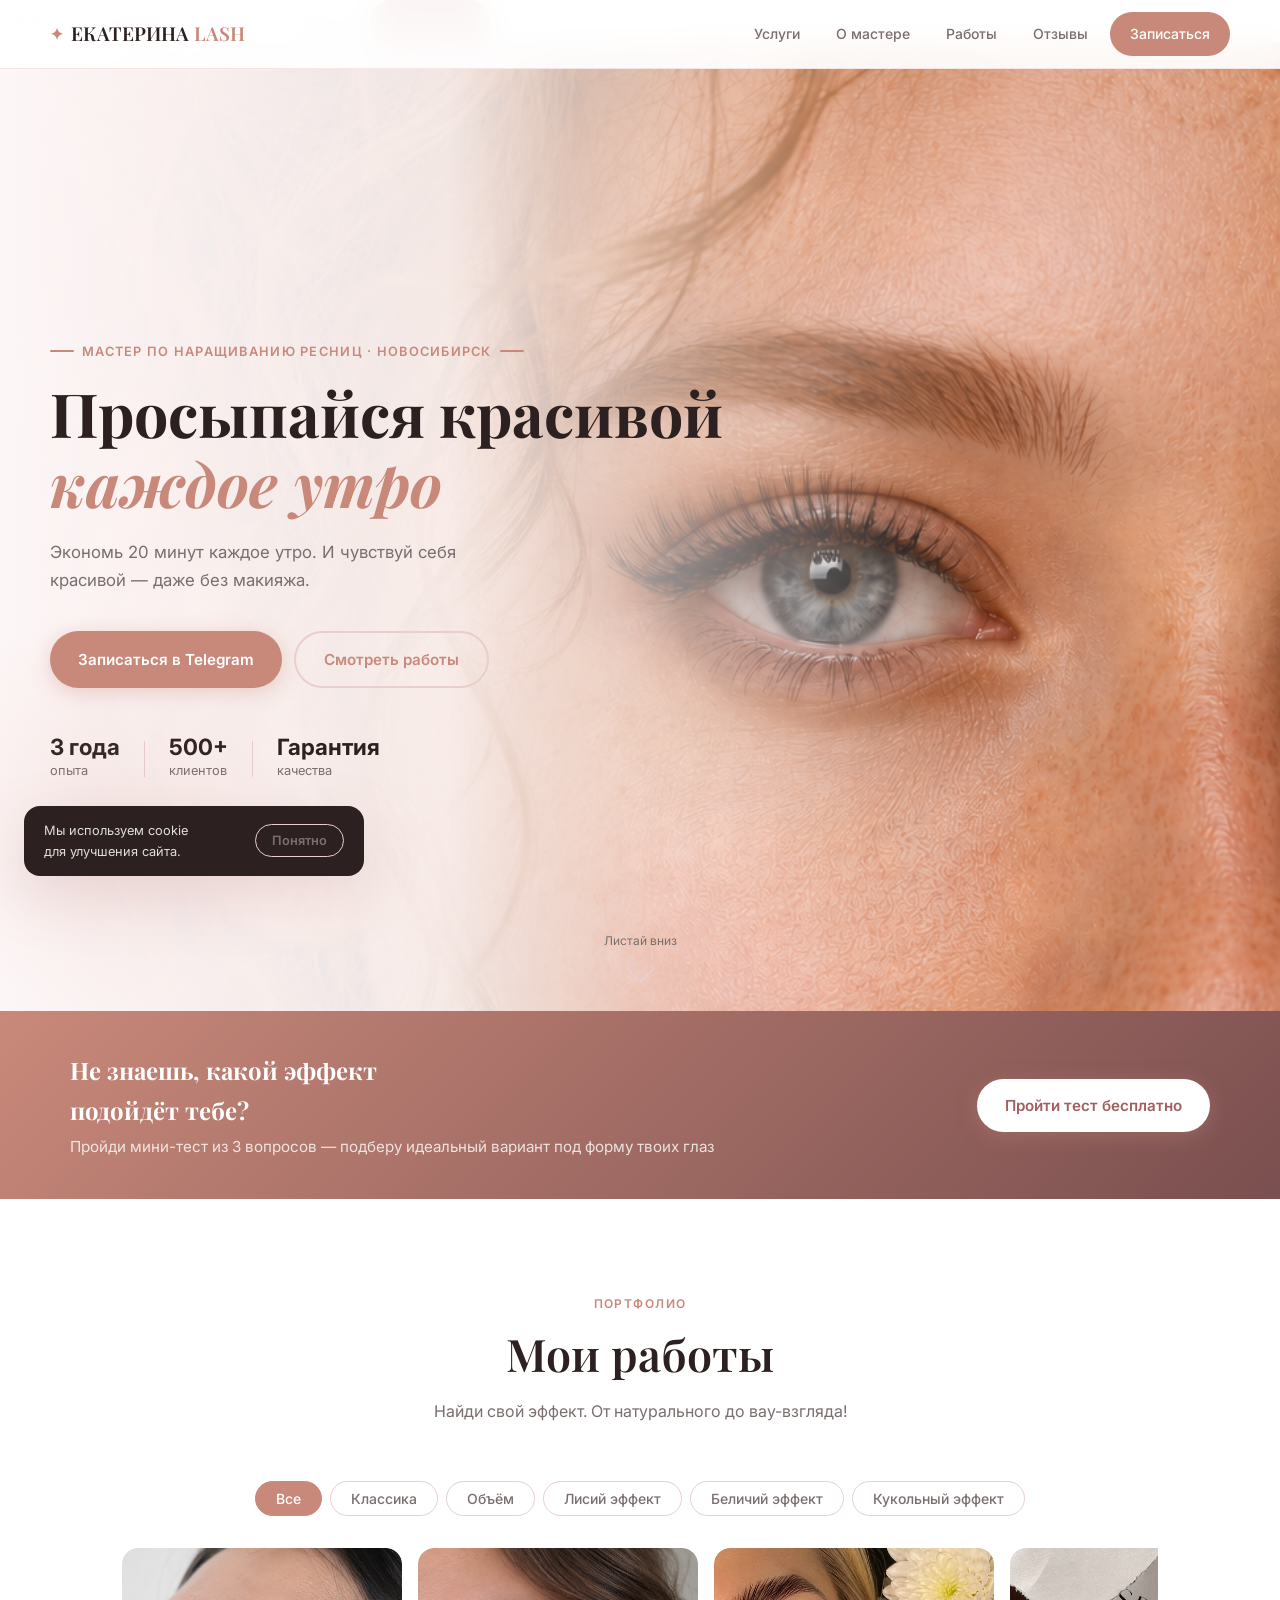
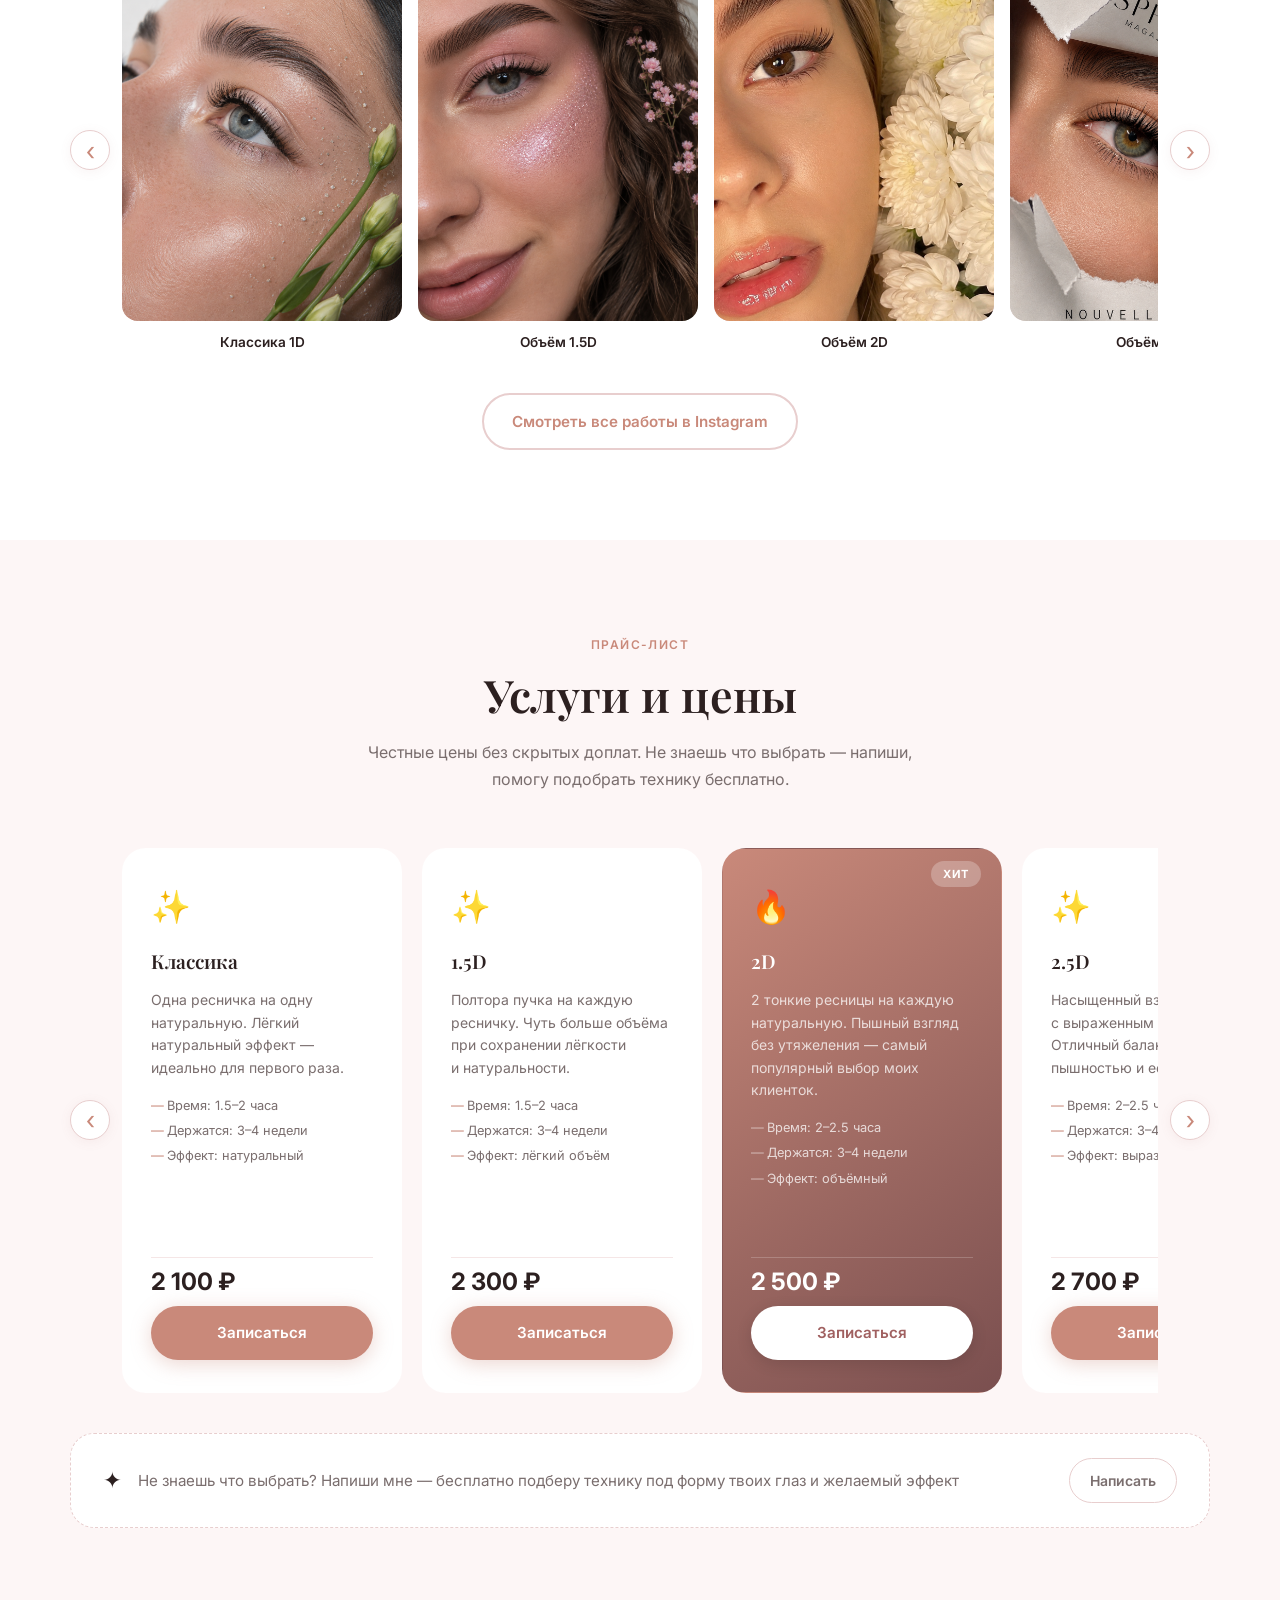
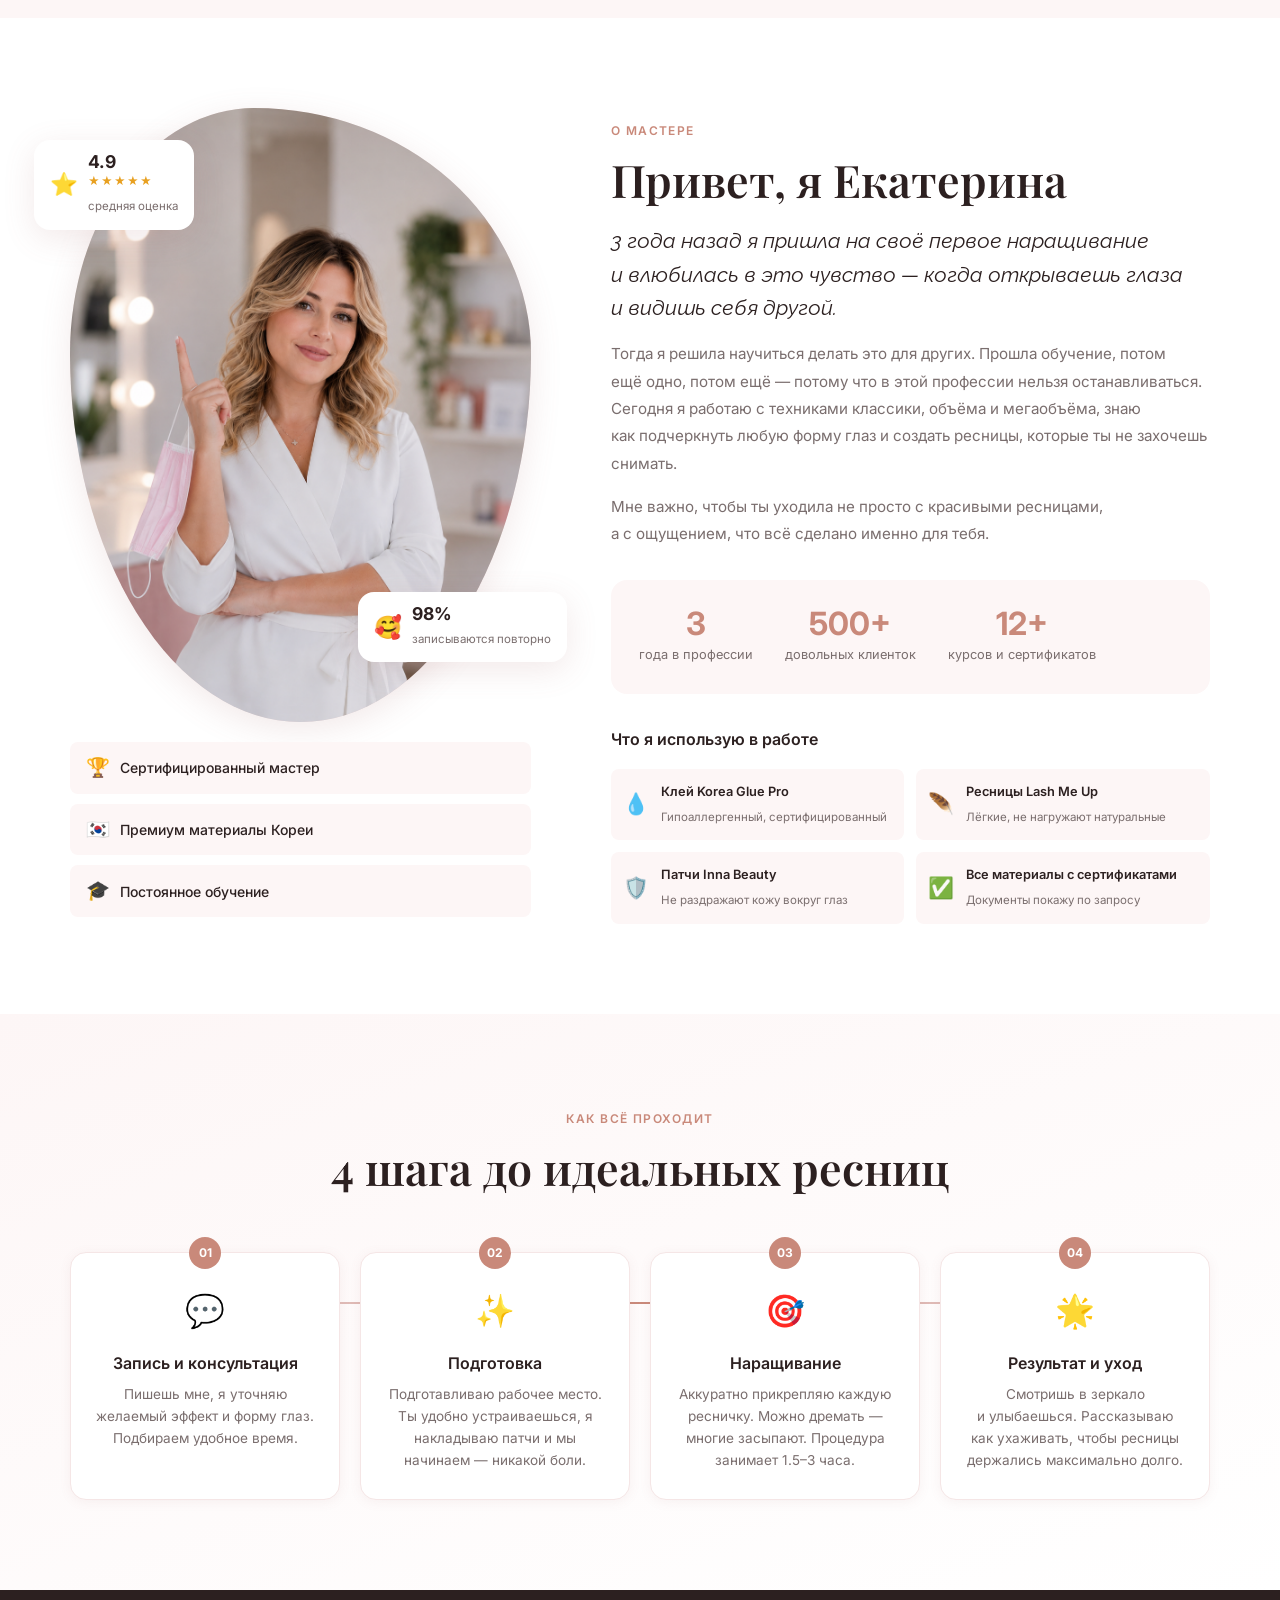
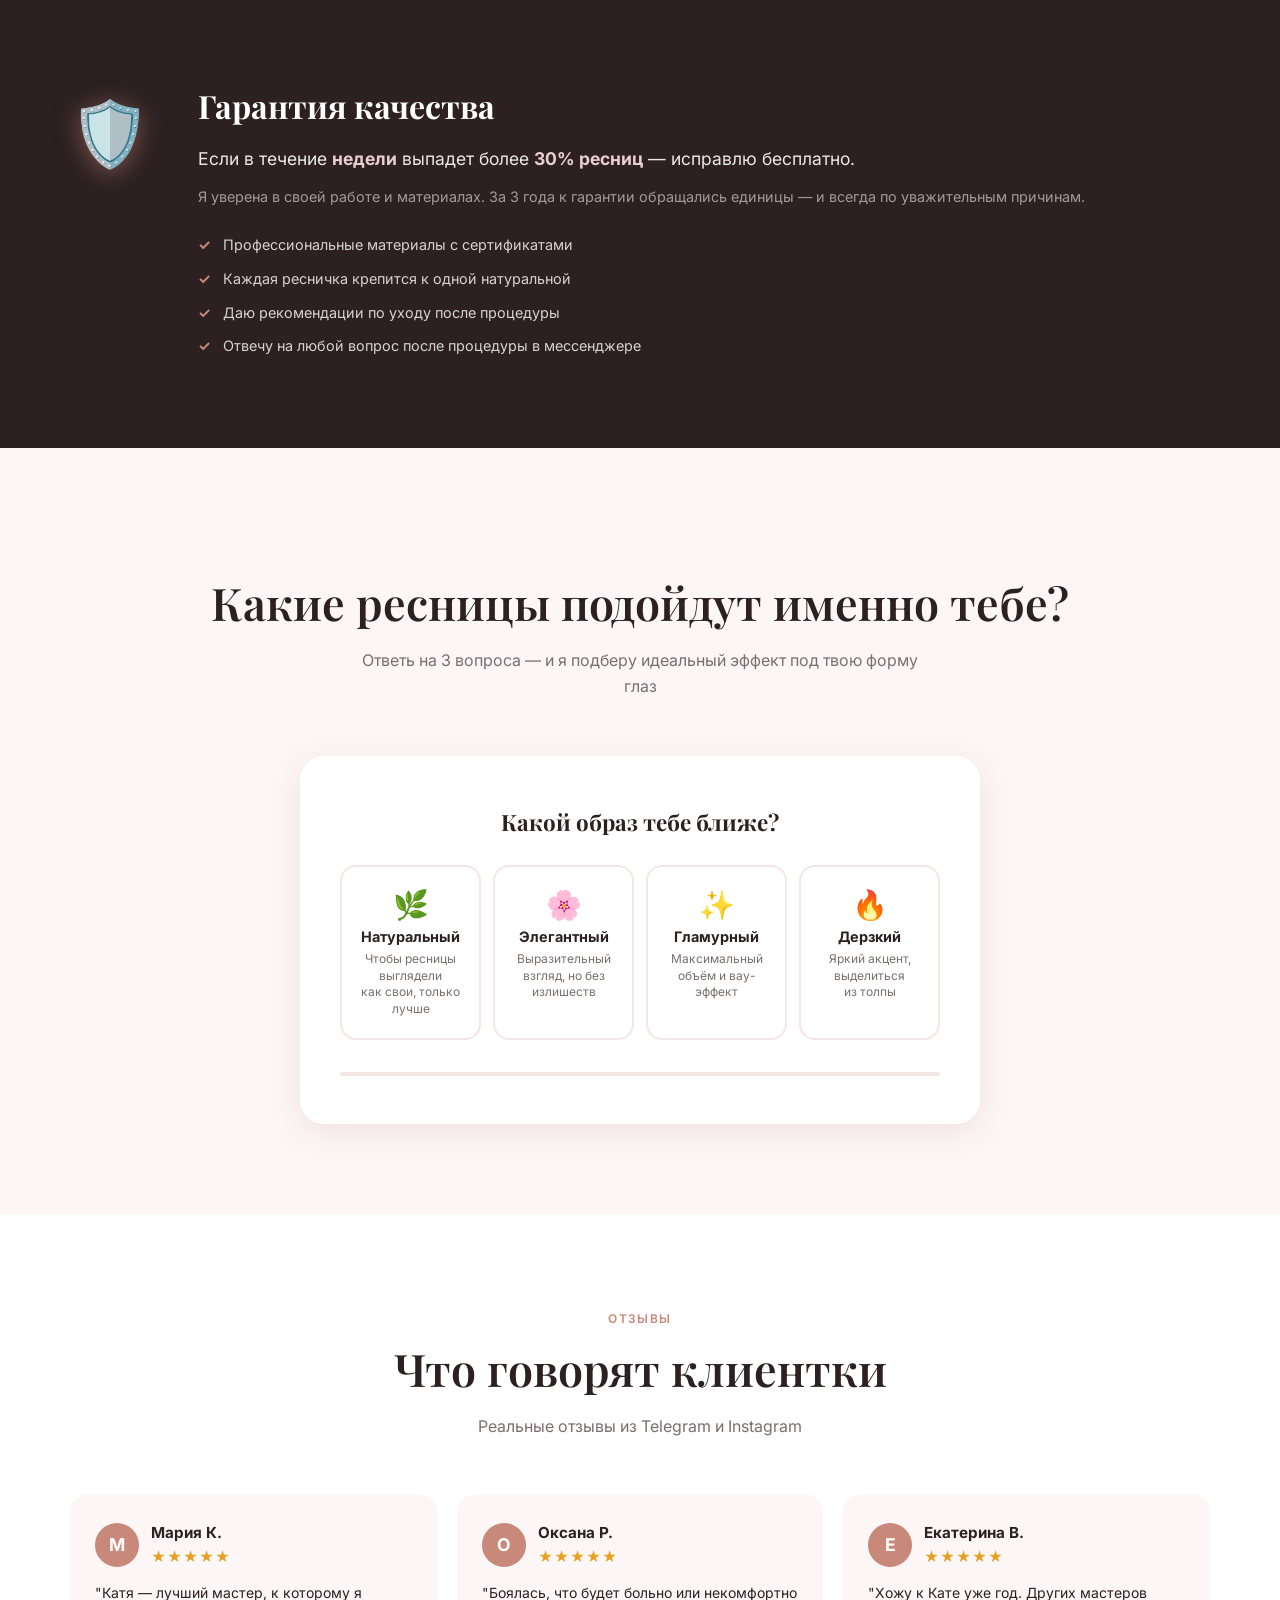
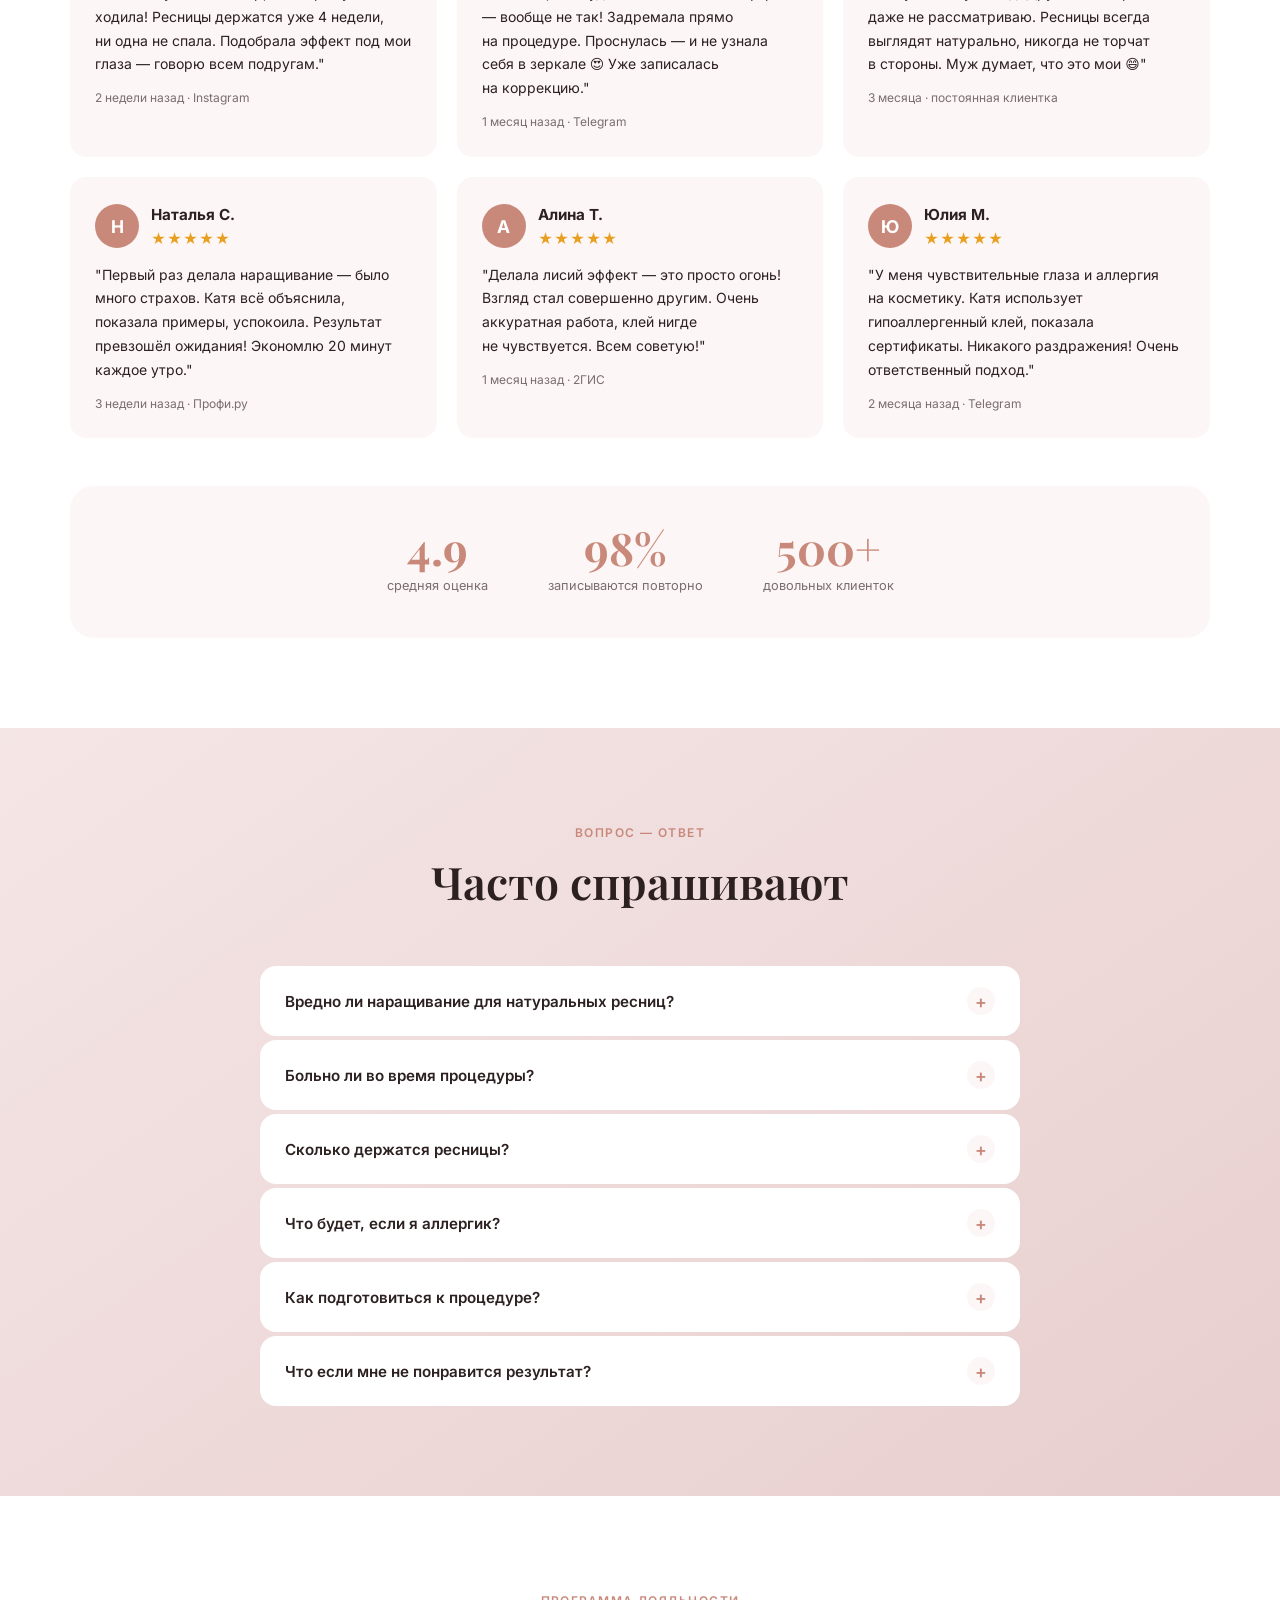
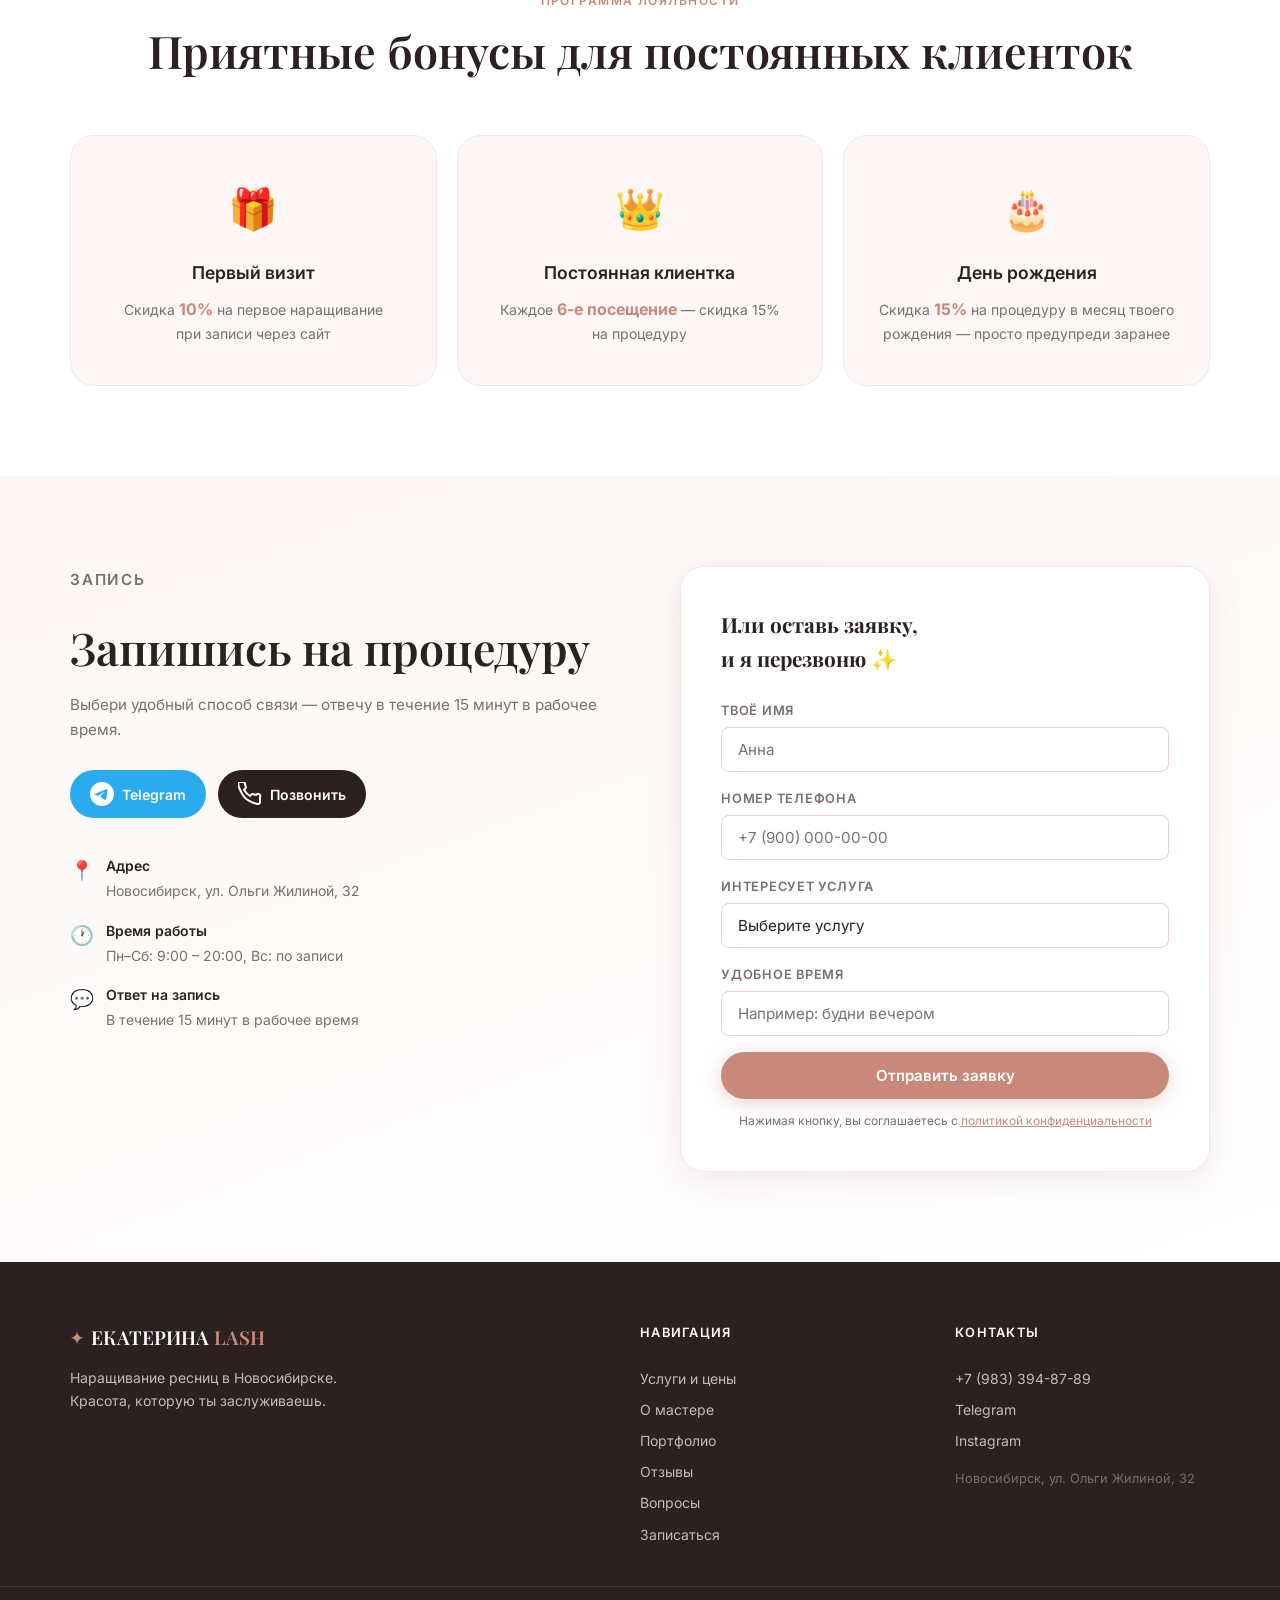
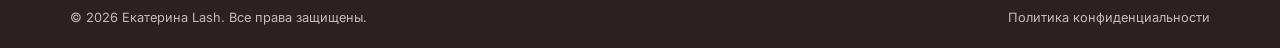
==== index.html @ 572f6e84 "Initial commit" ====
<!DOCTYPE html>
<html lang="ru">
<head>
  <meta charset="UTF-8" />
  <meta name="viewport" content="width=device-width, initial-scale=1.0" />
  <title>Наращивание ресниц в Новосибирске | Мастер Екатерина</title>
  <meta name="description" content="Профессиональное наращивание ресниц в Новосибирске. Авторский подход, премиум материалы, гарантия результата. Запишитесь онлайн." />
  <link rel="preconnect" href="https://fonts.googleapis.com" />
  <link rel="preconnect" href="https://fonts.gstatic.com" crossorigin />
  <link href="https://fonts.googleapis.com/css2?family=Playfair+Display:ital,wght@0,400;0,500;0,600;0,700;1,400&family=Inter:wght@300;400;500;600&family=Raleway:ital,wght@1,400;1,500&display=swap" rel="stylesheet" />
  <link rel="stylesheet" href="style.css?v=69" />
</head>
<body>

  <!-- ===== HEADER ===== -->
  <header class="header" id="header">
    <div class="container header__inner">
      <a href="#" class="logo">
        <span class="logo__icon">✦</span>
        <span class="logo__text">ЕКАТЕРИНА <span>LASH</span></span>
      </a>
      <nav class="nav" id="nav">
        <a href="#services" class="nav__link">Услуги</a>
        <a href="#about" class="nav__link">О мастере</a>
        <a href="#portfolio" class="nav__link">Работы</a>
        <a href="#reviews" class="nav__link">Отзывы</a>
        <a href="#booking" class="nav__link nav__link--cta">Записаться</a>
      </nav>
      <button class="burger" id="burger" aria-label="Меню">
        <span></span><span></span><span></span>
      </button>
    </div>
  </header>
  <!-- Мобильное меню вне header, чтобы избежать stacking context -->
  <nav class="nav nav--mobile" id="nav-mobile">
    <a href="#services" class="nav__link">Услуги</a>
    <a href="#about" class="nav__link">О мастере</a>
    <a href="#portfolio" class="nav__link">Работы</a>
    <a href="#reviews" class="nav__link">Отзывы</a>
    <a href="#booking" class="nav__link nav__link--cta">Записаться</a>
  </nav>

  <!-- ===== HERO ===== -->
  <section class="hero">
    <div class="hero__left">
      <div class="hero__content">
        <p class="hero__tag">Мастер по наращиванию ресниц · Новосибирск</p>
        <h1 class="hero__title">
          <nobr>Просыпайся красивой</nobr> <em>каждое утро</em>
        </h1>
        <p class="hero__subtitle">
          Экономь 20 минут каждое утро. И&nbsp;чувствуй себя красивой — даже без&nbsp;макияжа.
        </p>
        <div class="hero__actions">
          <a href="https://t.me/anna_lash_nsk?text=Привет!%20Хочу%20записаться%20на%20наращивание%20ресниц" class="btn btn--primary" target="_blank" rel="noopener">
            Записаться в Telegram
          </a>
          <a href="#portfolio" class="btn btn--outline">Смотреть работы</a>
        </div>
        <div class="hero__trust">
          <div class="trust-item">
            <strong>3 года</strong>
            <span>опыта</span>
          </div>
          <div class="trust-divider"></div>
          <div class="trust-item">
            <strong>500+</strong>
            <span>клиентов</span>
          </div>
          <div class="trust-divider"></div>
          <div class="trust-item">
            <strong>Гарантия</strong>
            <span>качества</span>
          </div>
        </div>
      </div>
    </div>
    <div class="hero__right"></div>
    <div class="hero__scroll">
      <span>Листай вниз</span>
      <div class="scroll-arrow"></div>
    </div>
  </section>

  <!-- ===== QUIZ PROMO ===== -->
  <section class="quiz-promo">
    <div class="container quiz-promo__inner">
      <div class="quiz-promo__text">
        <h2>Не знаешь, какой эффект<br>подойдёт тебе?</h2>
        <p>Пройди мини-тест из&nbsp;3 вопросов — подберу идеальный вариант под&nbsp;форму твоих глаз</p>
      </div>
      <a href="#quiz" class="btn btn--primary">Пройти тест бесплатно</a>
    </div>
  </section>

  <!-- ===== PORTFOLIO ===== -->
  <section class="portfolio section" id="portfolio">
    <div class="container">
      <div class="section-header">
        <p class="section-tag">Портфолио</p>
        <h2 class="section-title">Мои работы</h2>
        <p class="section-subtitle">Найди свой эффект. От натурального до вау-взгляда!</p>
      </div>

      <div class="portfolio__tabs">
        <button class="portfolio__tab active" data-filter="all">Все</button>
        <button class="portfolio__tab" data-filter="classic">Классика</button>
        <button class="portfolio__tab" data-filter="volume">Объём</button>
        <button class="portfolio__tab" data-filter="fox">Лисий эффект</button>
        <button class="portfolio__tab" data-filter="squirrel">Беличий эффект</button>
        <button class="portfolio__tab" data-filter="doll">Кукольный эффект</button>
      </div>

      <div class="portfolio__slider-wrap">
        <button class="portfolio__arrow" id="arrowPrev" aria-label="Назад">&#8249;</button>
        <div class="portfolio__grid" id="portfolioGrid">
          <div class="portfolio__item" data-cat="classic">
            <div class="portfolio__img portfolio__img--1">
              <img src="images/work-klassika.png" alt="Классика 1D" onerror="this.parentNode.classList.add('no-img')" />
              <div class="portfolio__overlay"><span>Классика 1D</span><small>Натуральный эффект</small></div>
            </div>
            <div class="portfolio__caption">Классика 1D</div>
          </div>
          <div class="portfolio__item" data-cat="classic">
            <div class="portfolio__img portfolio__img--5">
              <img src="images/work-1-5d.png" alt="Объём 1.5D" onerror="this.parentNode.classList.add('no-img')" />
              <div class="portfolio__overlay"><span>Объём 1.5D</span><small>Лёгкость и кокетство</small></div>
            </div>
            <div class="portfolio__caption">Объём 1.5D</div>
          </div>
          <div class="portfolio__item" data-cat="volume">
            <div class="portfolio__img portfolio__img--2">
              <img src="images/work-2d.png" alt="Объём 2D" onerror="this.parentNode.classList.add('no-img')" />
              <div class="portfolio__overlay"><span>Объём 2D</span><small>Пышный взгляд</small></div>
            </div>
            <div class="portfolio__caption">Объём 2D</div>
          </div>
          <div class="portfolio__item" data-cat="volume">
            <div class="portfolio__img portfolio__img--6">
              <img src="images/work-3d.png" alt="Объём 3D" onerror="this.parentNode.classList.add('no-img')" />
              <div class="portfolio__overlay"><span>Объём 3D</span><small>Роскошный эффект</small></div>
            </div>
            <div class="portfolio__caption">Объём 3D</div>
          </div>
          <div class="portfolio__item" data-cat="fox">
            <div class="portfolio__img portfolio__img--3">
              <img src="images/work-lisiy.png" alt="Лисий эффект" onerror="this.parentNode.classList.add('no-img')" />
              <div class="portfolio__overlay"><span>Лисий эффект</span><small>Игривый взгляд</small></div>
            </div>
            <div class="portfolio__caption">Лисий эффект</div>
          </div>
          <div class="portfolio__item" data-cat="squirrel">
            <div class="portfolio__img portfolio__img--4">
              <img src="images/work-belichiy.png" alt="Беличий эффект" onerror="this.parentNode.classList.add('no-img')" />
              <div class="portfolio__overlay"><span>Беличий эффект</span><small>Выразительный взгляд</small></div>
            </div>
            <div class="portfolio__caption">Беличий эффект</div>
          </div>
          <div class="portfolio__item" data-cat="doll">
            <div class="portfolio__img portfolio__img--5">
              <img src="images/work-kukolniy.png" alt="Кукольный эффект" onerror="this.parentNode.classList.add('no-img')" />
              <div class="portfolio__overlay"><span>Кукольный эффект</span><small>Открытый взгляд</small></div>
            </div>
            <div class="portfolio__caption">Кукольный эффект</div>
          </div>
        </div>
        <button class="portfolio__arrow" id="arrowNext" aria-label="Вперёд">&#8250;</button>
      </div>

      <div class="portfolio__footer">
        <a href="https://www.instagram.com/" class="btn btn--outline" target="_blank" rel="noopener">
          Смотреть все работы в Instagram
        </a>
      </div>
    </div>
  </section>

  <!-- ===== SERVICES ===== -->
  <section class="services section" id="services">
    <div class="container">
      <div class="section-header">
        <p class="section-tag">Прайс-лист</p>
        <h2 class="section-title">Услуги и цены</h2>
        <p class="section-subtitle">Честные цены без&nbsp;скрытых доплат. Не&nbsp;знаешь что выбрать — напиши, помогу подобрать технику бесплатно.</p>
      </div>

      <div class="services__slider-wrap">
        <button class="services__arrow" id="srvArrowPrev" aria-label="Назад">&#8249;</button>
        <div class="services__grid" id="servicesGrid">

          <div class="service-card">
            <div class="service-card__icon">✨</div>
            <h3 class="service-card__title">Классика</h3>
            <p class="service-card__desc">Одна ресничка на&nbsp;одну натуральную. Лёгкий натуральный эффект — идеально для&nbsp;первого раза.</p>
            <ul class="service-card__features">
              <li>Время: 1.5–2 часа</li>
              <li>Держатся: 3–4 недели</li>
              <li>Эффект: натуральный</li>
            </ul>
            <div class="service-card__price">
              <strong>2 100 ₽</strong>
            </div>
            <a href="https://t.me/anna_lash_nsk?text=Хочу%20записаться%20на%20классику" class="btn btn--primary" target="_blank" rel="noopener">Записаться</a>
          </div>

          <div class="service-card">
            <div class="service-card__icon">✨</div>
            <h3 class="service-card__title">1.5D</h3>
            <p class="service-card__desc">Полтора пучка на&nbsp;каждую ресничку. Чуть больше объёма при&nbsp;сохранении лёгкости и&nbsp;натуральности.</p>
            <ul class="service-card__features">
              <li>Время: 1.5–2 часа</li>
              <li>Держатся: 3–4 недели</li>
              <li>Эффект: лёгкий объём</li>
            </ul>
            <div class="service-card__price">
              <strong>2 300 ₽</strong>
            </div>
            <a href="https://t.me/anna_lash_nsk?text=Хочу%20записаться%20на%201.5D" class="btn btn--primary" target="_blank" rel="noopener">Записаться</a>
          </div>

          <div class="service-card service-card--featured">
            <div class="service-card__badge service-card__badge--gold">Хит</div>
            <div class="service-card__icon">🔥</div>
            <h3 class="service-card__title">2D</h3>
            <p class="service-card__desc">2 тонкие ресницы на&nbsp;каждую натуральную. Пышный взгляд без&nbsp;утяжеления — самый популярный выбор моих клиенток.</p>
            <ul class="service-card__features">
              <li>Время: 2–2.5 часа</li>
              <li>Держатся: 3–4 недели</li>
              <li>Эффект: объёмный</li>
            </ul>
            <div class="service-card__price">
              <strong>2 500 ₽</strong>
            </div>
            <a href="https://t.me/anna_lash_nsk?text=Хочу%20записаться%20на%202D" class="btn btn--white" target="_blank" rel="noopener">Записаться</a>
          </div>

          <div class="service-card">
            <div class="service-card__icon">✨</div>
            <h3 class="service-card__title">2.5D</h3>
            <p class="service-card__desc">Насыщенный взгляд с&nbsp;выраженным объёмом. Отличный баланс между пышностью и&nbsp;естественностью.</p>
            <ul class="service-card__features">
              <li>Время: 2–2.5 часа</li>
              <li>Держатся: 3–4 недели</li>
              <li>Эффект: выразительный</li>
            </ul>
            <div class="service-card__price">
              <strong>2 700 ₽</strong>
            </div>
            <a href="https://t.me/anna_lash_nsk?text=Хочу%20записаться%20на%202.5D" class="btn btn--primary" target="_blank" rel="noopener">Записаться</a>
          </div>

          <div class="service-card">
            <div class="service-card__icon">✨</div>
            <h3 class="service-card__title">3D</h3>
            <p class="service-card__desc">3 ресницы в&nbsp;пучке — роскошный густой взгляд. Для&nbsp;тех, кто хочет максимального эффекта.</p>
            <ul class="service-card__features">
              <li>Время: 2.5–3 часа</li>
              <li>Держатся: 3–4 недели</li>
              <li>Эффект: драматичный</li>
            </ul>
            <div class="service-card__price">
              <strong>2 900 ₽</strong>
            </div>
            <a href="https://t.me/anna_lash_nsk?text=Хочу%20записаться%20на%203D" class="btn btn--primary" target="_blank" rel="noopener">Записаться</a>
          </div>

          <div class="service-card">
            <div class="service-card__icon">✨</div>
            <h3 class="service-card__title">Снятие ресниц</h3>
            <p class="service-card__desc">Аккуратное профессиональное снятие без&nbsp;повреждений. Безопасный ремувер, который растворяет клей, не&nbsp;трогая натуральные ресницы.</p>
            <ul class="service-card__features">
              <li>Время: 30–40 минут</li>
              <li>Без болевых ощущений</li>
              <li>Ресницы остаются здоровыми</li>
            </ul>
            <div class="service-card__price">
              <strong>300 ₽</strong>
              <span>бесплатно при записи на наращивание</span>
            </div>
            <a href="https://t.me/anna_lash_nsk?text=Хочу%20записаться%20на%20снятие%20ресниц" class="btn btn--primary" target="_blank" rel="noopener">Записаться</a>
          </div>

        </div>
        <button class="services__arrow" id="srvArrowNext" aria-label="Вперёд">&#8250;</button>
      </div>

      <div class="services__note">
        <span>✦</span>
        <p>Не&nbsp;знаешь что выбрать? Напиши мне — бесплатно подберу технику под&nbsp;форму твоих глаз и&nbsp;желаемый эффект</p>
        <a href="https://t.me/anna_lash_nsk?text=Помоги%20выбрать%20технику%20наращивания" target="_blank" rel="noopener" class="btn btn--ghost">Написать</a>
      </div>

    </div>
  </section>

  <!-- ===== ABOUT ===== -->
  <section class="about section" id="about">
    <div class="container about__inner">
      <div class="about__visual">
        <div class="about__photo-wrap">
          <div class="about__photo">
            <img src="images/master2.jpg" alt="Екатерина — мастер по ресницам" onerror="this.style.display='none'" />
            <div class="about__photo-placeholder">
              <div class="placeholder-icon">✦</div>
              <p>Фото мастера</p>
            </div>
          </div>
          <div class="about__badge about__badge--1">
            <div class="about__badge-icon">⭐</div>
            <div>
              <strong>4.9</strong>
              <div class="about__badge-stars">★★★★★</div>
              <span>средняя оценка</span>
            </div>
          </div>
          <div class="about__badge about__badge--2">
            <div class="about__badge-icon">🥰</div>
            <div>
              <strong>98%</strong>
              <span>записываются повторно</span>
            </div>
          </div>
        </div>
        <div class="about__certs">
          <div class="cert-item">
            <span class="cert-icon">🏆</span>
            <span>Сертифицированный мастер</span>
          </div>
          <div class="cert-item">
            <span class="cert-icon">🇰🇷</span>
            <span>Премиум материалы Кореи</span>
          </div>
          <div class="cert-item">
            <span class="cert-icon">🎓</span>
            <span>Постоянное обучение</span>
          </div>
        </div>
      </div>
      <div class="about__content">
        <p class="section-tag">О мастере</p>
        <h2 class="section-title">Привет, я Екатерина</h2>
        <p class="about__lead">3 года назад я пришла на&nbsp;своё первое наращивание и&nbsp;влюбилась в&nbsp;это чувство — когда открываешь глаза и&nbsp;видишь себя другой.</p>
        <p class="about__text">Тогда я решила научиться делать это для других. Прошла обучение, потом ещё одно, потом ещё — потому что в этой профессии нельзя останавливаться. Сегодня я работаю с техниками классики, объёма и мегаобъёма, знаю как подчеркнуть любую форму глаз и создать ресницы, которые ты не захочешь снимать.</p>
        <p class="about__text">Мне важно, чтобы ты уходила не&nbsp;просто с&nbsp;красивыми ресницами, а&nbsp;с&nbsp;ощущением, что всё сделано именно для&nbsp;тебя.</p>

        <div class="about__stats">
          <div class="about__stat">
            <strong>3</strong>
            <span>года в профессии</span>
          </div>
          <div class="about__stat">
            <strong>500+</strong>
            <span>довольных клиенток</span>
          </div>
          <div class="about__stat">
            <strong>12+</strong>
            <span>курсов и сертификатов</span>
          </div>
        </div>

        <div class="about__materials">
          <h3>Что я использую в работе</h3>
          <div class="materials-grid">
            <div class="material-item">
              <span class="material-icon">💧</span>
              <div>
                <strong>Клей Korea Glue Pro</strong>
                <small>Гипоаллергенный, сертифицированный</small>
              </div>
            </div>
            <div class="material-item">
              <span class="material-icon">🪶</span>
              <div>
                <strong>Ресницы Lash Me Up</strong>
                <small>Лёгкие, не нагружают натуральные</small>
              </div>
            </div>
            <div class="material-item">
              <span class="material-icon">🛡️</span>
              <div>
                <strong>Патчи Inna Beauty</strong>
                <small>Не раздражают кожу вокруг глаз</small>
              </div>
            </div>
            <div class="material-item">
              <span class="material-icon">✅</span>
              <div>
                <strong>Все материалы с сертификатами</strong>
                <small>Документы покажу по запросу</small>
              </div>
            </div>
          </div>
        </div>
      </div>
    </div>
  </section>

  <!-- ===== HOW IT WORKS ===== -->
  <section class="steps section">
    <div class="container">
      <div class="section-header">
        <p class="section-tag">Как всё проходит</p>
        <h2 class="section-title">4 шага до идеальных ресниц</h2>
      </div>
      <div class="steps__grid">
        <div class="step-card">
          <div class="step-card__num">01</div>
          <div class="step-card__icon">💬</div>
          <h3>Запись и консультация</h3>
          <p>Пишешь мне, я уточняю желаемый эффект и&nbsp;форму глаз. Подбираем удобное время.</p>
        </div>
        <div class="step-card">
          <div class="step-card__num">02</div>
          <div class="step-card__icon">✨</div>
          <h3>Подготовка</h3>
          <p>Подготавливаю рабочее место. Ты удобно устраиваешься, я накладываю патчи и&nbsp;мы начинаем — никакой боли.</p>
        </div>
        <div class="step-card">
          <div class="step-card__num">03</div>
          <div class="step-card__icon">🎯</div>
          <h3>Наращивание</h3>
          <p>Аккуратно прикрепляю каждую ресничку. Можно дремать — многие засыпают. Процедура занимает 1.5–3 часа.</p>
        </div>
        <div class="step-card">
          <div class="step-card__num">04</div>
          <div class="step-card__icon">🌟</div>
          <h3>Результат и уход</h3>
          <p>Смотришь в&nbsp;зеркало и&nbsp;улыбаешься. Рассказываю как ухаживать, чтобы ресницы держались максимально долго.</p>
        </div>
      </div>
    </div>
  </section>

  <!-- ===== GUARANTEE ===== -->
  <section class="guarantee section">
    <div class="container guarantee__inner">
      <div class="guarantee__icon">🛡️</div>
      <div class="guarantee__content">
        <h2>Гарантия качества</h2>
        <p class="guarantee__main">Если в&nbsp;течение <strong>недели</strong> выпадет более <strong>30% ресниц</strong> — исправлю бесплатно.</p>
        <p class="guarantee__sub">Я уверена в&nbsp;своей работе и&nbsp;материалах. За&nbsp;3 года к&nbsp;гарантии обращались единицы — и&nbsp;всегда по&nbsp;уважительным причинам.</p>
        <div class="guarantee__list">
          <div class="guarantee-item">
            <span>✓</span>
            <span>Профессиональные материалы с сертификатами</span>
          </div>
          <div class="guarantee-item">
            <span>✓</span>
            <span>Каждая ресничка крепится к одной натуральной</span>
          </div>
          <div class="guarantee-item">
            <span>✓</span>
            <span>Даю рекомендации по уходу после процедуры</span>
          </div>
          <div class="guarantee-item">
            <span>✓</span>
            <span>Отвечу на любой вопрос после процедуры в мессенджере</span>
          </div>
        </div>
      </div>
    </div>
  </section>

  <!-- ===== QUIZ ===== -->
  <section class="quiz section" id="quiz">
    <div class="container">
      <div class="section-header">
        <p class="section-tag">Бесплатный подбор</p>
        <h2 class="section-title">Какие ресницы подойдут именно тебе?</h2>
        <p class="section-subtitle">Ответь на&nbsp;3 вопроса — и&nbsp;я подберу идеальный эффект под&nbsp;твою форму глаз</p>
      </div>

      <div class="quiz__wrapper">
        <div class="quiz__steps">
          <div class="quiz__step active" id="quiz-step-1">
            <h3>Какой образ тебе ближе?</h3>
            <div class="quiz__options">
              <button class="quiz__option" data-next="2" data-value="natural">
                <span class="quiz__option-icon">🌿</span>
                <strong>Натуральный</strong>
                <small>Чтобы ресницы выглядели как свои, только лучше</small>
              </button>
              <button class="quiz__option" data-next="2" data-value="elegant">
                <span class="quiz__option-icon">🌸</span>
                <strong>Элегантный</strong>
                <small>Выразительный взгляд, но без излишеств</small>
              </button>
              <button class="quiz__option" data-next="2" data-value="glamour">
                <span class="quiz__option-icon">✨</span>
                <strong>Гламурный</strong>
                <small>Максимальный объём и вау-эффект</small>
              </button>
              <button class="quiz__option" data-next="2" data-value="bold">
                <span class="quiz__option-icon">🔥</span>
                <strong>Дерзкий</strong>
                <small>Яркий акцент, выделиться из толпы</small>
              </button>
            </div>
          </div>

          <div class="quiz__step" id="quiz-step-2">
            <h3>Как ты проводишь большую часть времени?</h3>
            <div class="quiz__options">
              <button class="quiz__option" data-next="3" data-value="office">
                <span class="quiz__option-icon">💼</span>
                <strong>Работа / офис</strong>
                <small>Деловой стиль, дресс-код</small>
              </button>
              <button class="quiz__option" data-next="3" data-value="active">
                <span class="quiz__option-icon">🏃‍♀️</span>
                <strong>Активная жизнь</strong>
                <small>Спорт, прогулки, путешествия</small>
              </button>
              <button class="quiz__option" data-next="3" data-value="social">
                <span class="quiz__option-icon">🥂</span>
                <strong>Светская жизнь</strong>
                <small>События, встречи, фото</small>
              </button>
              <button class="quiz__option" data-next="3" data-value="home">
                <span class="quiz__option-icon">🏡</span>
                <strong>Дом / уют</strong>
                <small>Работаю дома, встречи с близкими</small>
              </button>
            </div>
          </div>

          <div class="quiz__step" id="quiz-step-3">
            <h3>Какая форма глаз у тебя?</h3>
            <div class="quiz__options">
              <button class="quiz__option" data-next="result" data-value="round">
                <span class="quiz__option-icon">👁️</span>
                <strong>Круглые</strong>
              </button>
              <button class="quiz__option" data-next="result" data-value="almond">
                <span class="quiz__option-icon">✨</span>
                <strong>Миндалевидные</strong>
              </button>
              <button class="quiz__option" data-next="result" data-value="narrow">
                <span class="quiz__option-icon">🌙</span>
                <strong>Узкие / восточный разрез</strong>
              </button>
              <button class="quiz__option" data-next="result" data-value="dontknow">
                <span class="quiz__option-icon">🤷‍♀️</span>
                <strong>Не знаю</strong>
              </button>
            </div>
          </div>

          <div class="quiz__step" id="quiz-step-result">
            <div class="quiz__result">
              <div class="quiz__result-icon">🎉</div>
              <h3>Отлично! Я знаю, что тебе подойдёт</h3>
              <p class="quiz__result-text">На&nbsp;основе твоих ответов я подготовлю персональную рекомендацию по&nbsp;технике и&nbsp;эффекту. Напиши мне — расскажу всё подробнее и&nbsp;запишем тебя <nobr>на удобное время!</nobr></p>
              <a href="https://t.me/anna_lash_nsk?text=Прошла%20тест%20на%20сайте!%20Хочу%20узнать%20какие%20ресницы%20мне%20подойдут" class="btn btn--primary" target="_blank" rel="noopener">
                Получить рекомендацию в Telegram
              </a>
              <button class="btn btn--ghost quiz__restart">Пройти снова</button>
            </div>
          </div>
        </div>

        <div class="quiz__progress">
          <div class="quiz__progress-bar" id="quiz-progress"></div>
        </div>
      </div>
    </div>
  </section>

  <!-- ===== REVIEWS ===== -->
  <section class="reviews section" id="reviews">
    <div class="container">
      <div class="section-header">
        <p class="section-tag">Отзывы</p>
        <h2 class="section-title">Что говорят клиентки</h2>
        <p class="section-subtitle">Реальные отзывы из Telegram и Instagram</p>
      </div>

      <div class="reviews__grid">

        <div class="review-card">
          <div class="review-card__header">
            <div class="review-card__avatar">М</div>
            <div>
              <strong>Мария К.</strong>
              <div class="review-card__stars">★★★★★</div>
            </div>
          </div>
          <p>"Катя — лучший мастер, к&nbsp;которому я ходила! Ресницы держатся уже 4 недели, ни&nbsp;одна не&nbsp;спала. Подобрала эффект под&nbsp;мои глаза — говорю всем подругам."</p>
          <span class="review-card__date">2 недели назад · Instagram</span>
        </div>

        <div class="review-card">
          <div class="review-card__header">
            <div class="review-card__avatar">О</div>
            <div>
              <strong>Оксана Р.</strong>
              <div class="review-card__stars">★★★★★</div>
            </div>
          </div>
          <p>"Боялась, что будет больно или&nbsp;некомфортно — вообще не&nbsp;так! Задремала прямо на&nbsp;процедуре. Проснулась — и&nbsp;не&nbsp;узнала себя в&nbsp;зеркале 😍 Уже записалась на&nbsp;коррекцию."</p>
          <span class="review-card__date">1 месяц назад · Telegram</span>
        </div>

        <div class="review-card">
          <div class="review-card__header">
            <div class="review-card__avatar">Е</div>
            <div>
              <strong>Екатерина В.</strong>
              <div class="review-card__stars">★★★★★</div>
            </div>
          </div>
          <p>"Хожу к&nbsp;Кате уже год. Других мастеров даже не&nbsp;рассматриваю. Ресницы всегда выглядят натурально, никогда не&nbsp;торчат в&nbsp;стороны. Муж думает, что это мои 😄"</p>
          <span class="review-card__date">3 месяца · постоянная клиентка</span>
        </div>

        <div class="review-card">
          <div class="review-card__header">
            <div class="review-card__avatar">Н</div>
            <div>
              <strong>Наталья С.</strong>
              <div class="review-card__stars">★★★★★</div>
            </div>
          </div>
          <p>"Первый раз делала наращивание — было много страхов. Катя всё объяснила, показала примеры, успокоила. Результат превзошёл ожидания! Экономлю 20 минут каждое утро."</p>
          <span class="review-card__date">3 недели назад · Профи.ру</span>
        </div>

        <div class="review-card">
          <div class="review-card__header">
            <div class="review-card__avatar">А</div>
            <div>
              <strong>Алина Т.</strong>
              <div class="review-card__stars">★★★★★</div>
            </div>
          </div>
          <p>"Делала лисий эффект — это просто огонь! Взгляд стал совершенно другим. Очень аккуратная работа, клей нигде не чувствуется. Всем советую!"</p>
          <span class="review-card__date">1 месяц назад · 2ГИС</span>
        </div>

        <div class="review-card">
          <div class="review-card__header">
            <div class="review-card__avatar">Ю</div>
            <div>
              <strong>Юлия М.</strong>
              <div class="review-card__stars">★★★★★</div>
            </div>
          </div>
          <p>"У&nbsp;меня чувствительные глаза и&nbsp;аллергия на&nbsp;косметику. Катя использует гипоаллергенный клей, показала сертификаты. Никакого раздражения! Очень ответственный подход."</p>
          <span class="review-card__date">2 месяца назад · Telegram</span>
        </div>

      </div>

      <div class="reviews__rating">
        <div class="rating-block">
          <strong class="rating-block__num">4.9</strong>
          <span>средняя оценка</span>
        </div>
        <div class="rating-block">
          <strong class="rating-block__num">98%</strong>
          <span>записываются повторно</span>
        </div>
        <div class="rating-block">
          <strong class="rating-block__num">500+</strong>
          <span>довольных клиенток</span>
        </div>
      </div>
    </div>
  </section>

  <!-- ===== FAQ ===== -->
  <section class="faq section" id="faq">
    <div class="container">
      <div class="section-header">
        <p class="section-tag">Вопрос — ответ</p>
        <h2 class="section-title">Часто спрашивают</h2>
      </div>

      <div class="faq__list">

        <div class="faq__item">
          <button class="faq__question">
            Вредно ли наращивание для натуральных ресниц?
            <span class="faq__icon">+</span>
          </button>
          <div class="faq__answer">
            <p>При правильном выполнении — нет. Я крепляю одну ресничку к&nbsp;одной натуральной, не&nbsp;склеивая их между собой. Натуральный рост не&nbsp;нарушается. Важно соблюдать уход и&nbsp;делать коррекции вовремя — тогда свои ресницы остаются здоровыми.</p>
          </div>
        </div>

        <div class="faq__item">
          <button class="faq__question">
            Больно ли во время процедуры?
            <span class="faq__icon">+</span>
          </button>
          <div class="faq__answer">
            <p>Абсолютно нет. Ты лежишь с&nbsp;закрытыми глазами, большинство клиенток дремает или&nbsp;засыпает. Единственное ощущение — лёгкая прохлада от&nbsp;клея в&nbsp;первые минуты. Если чувствуешь дискомфорт во&nbsp;время процедуры — сразу говоришь, я останавливаюсь.</p>
          </div>
        </div>

        <div class="faq__item">
          <button class="faq__question">
            Сколько держатся ресницы?
            <span class="faq__icon">+</span>
          </button>
          <div class="faq__answer">
            <p>В среднем 3–4 недели. Зависит от&nbsp;типа кожи (жирная — держатся меньше), образа жизни (спорт, сауна сокращают срок), и&nbsp;ухода. Я подробно расскажу после процедуры, как продлить результат.</p>
          </div>
        </div>

        <div class="faq__item">
          <button class="faq__question">
            Что будет, если я аллергик?
            <span class="faq__icon">+</span>
          </button>
          <div class="faq__answer">
            <p>Я использую гипоаллергенный клей с&nbsp;сертификатом безопасности. Если у&nbsp;тебя есть аллергические реакции на&nbsp;косметику — предупреди заранее. По&nbsp;запросу могу провести тест-полосу на&nbsp;запястье перед процедурой.</p>
          </div>
        </div>

        <div class="faq__item">
          <button class="faq__question">
            Как подготовиться к процедуре?
            <span class="faq__icon">+</span>
          </button>
          <div class="faq__answer">
            <p>Приди с чистыми ресницами — без туши, теней и масляных средств вокруг глаз. Умой лицо перед процедурой. Не используй кондиционер для ресниц за 2 дня до визита. Линзы лучше снять или взять контейнер.</p>
          </div>
        </div>

        <div class="faq__item">
          <button class="faq__question">
            Что если мне не понравится результат?
            <span class="faq__icon">+</span>
          </button>
          <div class="faq__answer">
            <p>Мы всегда обсуждаем желаемый результат до&nbsp;процедуры — я показываю примеры и&nbsp;объясняю, что подойдёт именно тебе. Если что-то пошло не&nbsp;так в&nbsp;течение недели — исправлю бесплатно. Мне важно, чтобы ты ушла довольной.</p>
          </div>
        </div>


      </div>
    </div>
  </section>

  <!-- ===== LOYALTY ===== -->
  <section class="loyalty section">
    <div class="container">
      <div class="section-header">
        <p class="section-tag">Программа лояльности</p>
        <h2 class="section-title">Приятные бонусы для постоянных клиенток</h2>
      </div>
      <div class="loyalty__grid">
        <div class="loyalty-card">
          <div class="loyalty-card__icon">🎁</div>
          <h3>Первый визит</h3>
          <p>Скидка <strong>10%</strong> на&nbsp;первое наращивание при&nbsp;записи через сайт</p>
        </div>
<div class="loyalty-card">
          <div class="loyalty-card__icon">👑</div>
          <h3>Постоянная клиентка</h3>
          <p>Каждое <strong>6-е посещение</strong> — скидка 15% на процедуру</p>
        </div>
        <div class="loyalty-card">
          <div class="loyalty-card__icon">🎂</div>
          <h3>День рождения</h3>
          <p>Скидка <strong>15%</strong> на&nbsp;процедуру в&nbsp;месяц твоего рождения — просто предупреди заранее</p>
        </div>
      </div>
    </div>
  </section>

  <!-- ===== BOOKING ===== -->
  <section class="booking section" id="booking">
    <div class="container booking__inner">
      <div class="booking__content">
        <p class="section-tag">Запись</p>
        <h2 class="section-title">Запишись на процедуру</h2>
        <p>Выбери удобный способ связи — отвечу в&nbsp;течение 15 минут в&nbsp;рабочее время.</p>

        <div class="booking__messengers">
          <a href="https://t.me/anna_lash_nsk" class="messenger-btn messenger-btn--tg" target="_blank" rel="noopener">
            <svg width="24" height="24" viewBox="0 0 24 24" fill="currentColor"><path d="M11.944 0A12 12 0 0 0 0 12a12 12 0 0 0 12 12 12 12 0 0 0 12-12A12 12 0 0 0 12 0a12 12 0 0 0-.056 0zm4.962 7.224c.1-.002.321.023.465.14a.506.506 0 0 1 .171.325c.016.093.036.306.02.472-.18 1.898-.962 6.502-1.36 8.627-.168.9-.499 1.201-.82 1.23-.696.065-1.225-.46-1.9-.902-1.056-.693-1.653-1.124-2.678-1.8-1.185-.78-.417-1.21.258-1.91.177-.184 3.247-2.977 3.307-3.23.007-.032.014-.15-.056-.212s-.174-.041-.249-.024c-.106.024-1.793 1.14-5.061 3.345-.48.33-.913.49-1.302.48-.428-.008-1.252-.241-1.865-.44-.752-.245-1.349-.374-1.297-.789.027-.216.325-.437.893-.663 3.498-1.524 5.83-2.529 6.998-3.014 3.332-1.386 4.025-1.627 4.476-1.635z"/></svg>
            Telegram
          </a>
          <a href="tel:+79833948789" class="messenger-btn messenger-btn--phone">
            <svg width="24" height="24" viewBox="0 0 24 24" fill="none" stroke="currentColor" stroke-width="2"><path d="M22 16.92v3a2 2 0 01-2.18 2 19.79 19.79 0 01-8.63-3.07A19.5 19.5 0 013.07 9.81a19.79 19.79 0 01-3.07-8.63A2 2 0 012 0h3a2 2 0 012 1.72c.127.96.361 1.903.7 2.81a2 2 0 01-.45 2.11L6.09 7.91a16 16 0 006 6l1.27-1.27a2 2 0 012.11-.45c.907.339 1.85.573 2.81.7A2 2 0 0122 14.92z"/></svg>
            Позвонить
          </a>
        </div>

        <div class="booking__info">
          <div class="booking__info-item">
            <span>📍</span>
            <div>
              <strong>Адрес</strong>
              <span>Новосибирск, ул. Ольги Жилиной, 32</span>
            </div>
          </div>
          <div class="booking__info-item">
            <span>🕐</span>
            <div>
              <strong>Время работы</strong>
              <span>Пн–Сб: 9:00 – 20:00, Вс: по записи</span>
            </div>
          </div>
          <div class="booking__info-item">
            <span>💬</span>
            <div>
              <strong>Ответ на запись</strong>
              <span>В&nbsp;течение 15 минут в&nbsp;рабочее время</span>
            </div>
          </div>
        </div>
      </div>

      <div class="booking__form-wrap">
        <form class="booking__form" id="bookingForm" novalidate>
          <h3>Или оставь заявку,<br>и&nbsp;я перезвоню ✨</h3>
          <div class="form-group">
            <label for="name">Твоё имя</label>
            <input type="text" id="name" name="name" placeholder="Анна" required />
          </div>
          <div class="form-group">
            <label for="phone">Номер телефона</label>
            <input type="tel" id="phone" name="phone" placeholder="+7 (900) 000-00-00" required />
          </div>
          <div class="form-group">
            <label for="service">Интересует услуга</label>
            <select id="service" name="service">
              <option value="">Выберите услугу</option>
              <option>Классика</option>
              <option>1.5D</option>
              <option>2D</option>
              <option>2.5D</option>
              <option>3D</option>
              <option>Снятие ресниц</option>
              <option>Помогите выбрать</option>
            </select>
          </div>
          <div class="form-group">
            <label for="time">Удобное время</label>
            <input type="text" id="time" name="time" placeholder="Например: будни вечером" />
          </div>
          <button type="submit" class="btn btn--primary btn--full">Отправить заявку</button>
          <p class="form-note">Нажимая кнопку, вы соглашаетесь с <a href="#">политикой конфиденциальности</a></p>
        </form>
        <div class="booking__form-success" id="formSuccess">
          <div class="success-icon">✓</div>
          <h3>Заявка отправлена!</h3>
          <p>Свяжусь с&nbsp;тобой в&nbsp;течение 15 минут. Если срочно — пиши в&nbsp;Telegram.</p>
          <a href="https://t.me/anna_lash_nsk" class="btn btn--primary" target="_blank" rel="noopener">Написать сейчас</a>
        </div>
      </div>
    </div>
  </section>

  <!-- ===== FOOTER ===== -->
  <footer class="footer">
    <div class="container footer__inner">
      <div class="footer__brand">
        <a href="#" class="logo">
          <span class="logo__icon">✦</span>
          <span class="logo__text">ЕКАТЕРИНА <span>LASH</span></span>
        </a>
        <p>Наращивание ресниц в Новосибирске.<br />Красота, которую ты заслуживаешь.</p>
      </div>
      <div class="footer__links">
        <h4>Навигация</h4>
        <a href="#services">Услуги и цены</a>
        <a href="#about">О мастере</a>
        <a href="#portfolio">Портфолио</a>
        <a href="#reviews">Отзывы</a>
        <a href="#faq">Вопросы</a>
        <a href="#booking">Записаться</a>
      </div>
      <div class="footer__contacts">
        <h4>Контакты</h4>
        <a href="tel:+79833948789">+7 (983) 394-87-89</a>
        <a href="https://t.me/anna_lash_nsk" target="_blank" rel="noopener">Telegram</a>
        <a href="https://www.instagram.com/" target="_blank" rel="noopener">Instagram</a>
        <p class="footer__address">Новосибирск, ул. Ольги Жилиной, 32</p>
      </div>
    </div>
    <div class="footer__bottom">
      <div class="container">
        <span>© 2026 Екатерина Lash. Все права защищены.</span>
        <a href="#">Политика конфиденциальности</a>
      </div>
    </div>
  </footer>

  <!-- ===== STICKY CTA ===== -->
  <div class="sticky-cta" id="stickyCta">
    <a href="https://t.me/anna_lash_nsk?text=Привет!%20Хочу%20записаться%20на%20наращивание%20ресниц" class="btn btn--primary" target="_blank" rel="noopener">
      Записаться
    </a>
  </div>

  <!-- ===== COOKIE ===== -->
  <div class="cookie-banner" id="cookieBanner">
    <p>Мы используем cookie для улучшения сайта.</p>
    <button class="btn btn--ghost btn--sm" id="cookieAccept">Понятно</button>
  </div>

  <script src="script.js"></script>
</body>
</html>
---- style.css ----
/* ===========================
   RESET & BASE
=========================== */
*, *::before, *::after { box-sizing: border-box; margin: 0; padding: 0; }

:root {
  --pink-light:   #FDF6F6;
  --pink-soft:    #F5E6E6;
  --pink-mid:     #E8CECE;
  --pink-accent:  #C9897A;
  --pink-dark:    #A06060;
  --brown:        #7A4F4F;
  --dark:         #2C2020;
  --gray:         #7A6E6E;
  --gray-light:   #F0EAEA;
  --white:        #FFFFFF;

  --font-serif:   'Playfair Display', Georgia, serif;
  --font-sans:    'Inter', system-ui, sans-serif;

  --radius-sm:    8px;
  --radius-md:    16px;
  --radius-lg:    24px;
  --radius-xl:    40px;

  --shadow-sm:    0 2px 12px rgba(160,96,96,.08);
  --shadow-md:    0 8px 32px rgba(160,96,96,.14);
  --shadow-lg:    0 20px 60px rgba(160,96,96,.18);

  --transition:   .3s cubic-bezier(.4,0,.2,1);
}

html { scroll-behavior: smooth; font-size: 16px; overflow-x: hidden; }

body {
  font-family: var(--font-sans);
  color: var(--dark);
  background: var(--white);
  line-height: 1.65;
  overflow-x: hidden;
}

img { max-width: 100%; display: block; }
a { color: inherit; text-decoration: none; }
button { font-family: inherit; cursor: pointer; border: none; background: none; }

.container {
  max-width: 1180px;
  margin: 0 auto;
  padding: 0 20px;
}

.section { padding: 90px 0; }

/* ===========================
   TYPOGRAPHY
=========================== */
.section-header { text-align: center; margin-bottom: 56px; }
.section-tag {
  display: inline-block;
  font-size: .75rem;
  font-weight: 600;
  letter-spacing: .12em;
  text-transform: uppercase;
  color: var(--pink-accent);
  margin-bottom: 12px;
}
.section-title {
  font-family: var(--font-serif);
  font-size: clamp(1.8rem, 4vw, 2.8rem);
  font-weight: 600;
  color: var(--dark);
  line-height: 1.25;
  margin-bottom: 16px;
}
.section-subtitle {
  font-size: 1rem;
  color: var(--gray);
  max-width: 560px;
  margin: 0 auto;
}

/* ===========================
   BUTTONS
=========================== */
.btn {
  display: inline-flex;
  align-items: center;
  justify-content: center;
  gap: 8px;
  padding: 14px 28px;
  border-radius: var(--radius-xl);
  font-size: .95rem;
  font-weight: 600;
  transition: var(--transition);
  white-space: nowrap;
  cursor: pointer;
}
.btn--primary {
  background: var(--pink-accent);
  color: var(--white);
  box-shadow: 0 4px 20px rgba(201,137,122,.35);
}
.btn--primary:hover {
  background: var(--pink-dark);
  box-shadow: 0 6px 28px rgba(201,137,122,.45);
  transform: translateY(-1px);
}
.btn--outline {
  background: transparent;
  color: var(--pink-accent);
  border: 2px solid var(--pink-mid);
}
.btn--outline:hover {
  border-color: var(--pink-accent);
  background: var(--pink-soft);
}
.btn--white {
  background: var(--white);
  color: var(--pink-dark);
  box-shadow: 0 4px 16px rgba(0,0,0,.12);
}
.btn--white:hover {
  transform: translateY(-1px);
  box-shadow: 0 8px 24px rgba(0,0,0,.16);
}
.btn--ghost {
  background: transparent;
  color: var(--gray);
  border: 1px solid var(--pink-mid);
  padding: 10px 20px;
  font-size: .875rem;
}
.btn--ghost:hover { background: var(--pink-soft); }
.btn--full { width: 100%; }
.btn--sm { padding: 8px 16px; font-size: .8rem; }

/* ===========================
   HEADER
=========================== */
.header {
  position: fixed;
  top: 0; left: 0; right: 0;
  z-index: 100;
  background: rgba(255,255,255,.92);
  backdrop-filter: blur(16px);
  border-bottom: 1px solid var(--pink-soft);
  transition: var(--transition);
}
.header.scrolled { box-shadow: var(--shadow-sm); }
.header__inner {
  display: flex;
  align-items: center;
  justify-content: space-between;
  height: 68px;
  padding-left: 0;
  padding-right: 0;
}
.logo {
  display: flex;
  align-items: center;
  gap: 8px;
  font-family: var(--font-serif);
  font-size: 1.2rem;
  font-weight: 600;
  color: var(--dark);
}
.logo__icon { color: var(--pink-accent); font-size: 1rem; }
.logo__text span { color: var(--pink-accent); }
.nav {
  display: flex;
  align-items: center;
  gap: 8px;
}
.nav__link {
  padding: 8px 14px;
  font-size: .875rem;
  font-weight: 500;
  color: var(--gray);
  border-radius: var(--radius-xl);
  transition: var(--transition);
}
.nav__link:hover { color: var(--dark); background: var(--pink-soft); }
.nav__link--cta {
  background: var(--pink-accent);
  color: var(--white) !important;
  padding: 10px 20px;
}
.nav__link--cta:hover { background: var(--pink-dark); }
.burger {
  display: none;
  flex-direction: column;
  gap: 5px;
  padding: 8px;
}
.burger span {
  display: block;
  width: 22px;
  height: 2px;
  background: var(--dark);
  border-radius: 2px;
  transition: var(--transition);
}

/* ===========================
   HERO
=========================== */
.hero {
  min-height: 100vh;
  background:
    linear-gradient(to right, var(--pink-light) 0%, rgba(253,246,246,.92) 35%, rgba(253,246,246,.45) 58%, transparent 78%),
    url('images/hero-eye.png') center right / cover no-repeat;
  display: grid;
  grid-template-columns: 1fr 1fr;
  grid-auto-rows: minmax(100vh, auto);
  padding-top: 68px;
  position: relative;
  overflow: hidden;
}
.hero::before {
  content: '';
  position: absolute;
  width: 600px; height: 600px;
  background: radial-gradient(circle, rgba(232,206,206,.4) 0%, transparent 70%);
  top: -100px; right: -100px;
  pointer-events: none;
}
.hero::after {
  content: '';
  position: absolute;
  width: 400px; height: 400px;
  background: radial-gradient(circle, rgba(201,137,122,.1) 0%, transparent 70%);
  bottom: 0; left: -100px;
  pointer-events: none;
}
.hero__left {
  display: flex;
  align-items: center;
  padding: 80px 48px 80px max(0px, calc((100vw - 1180px) / 2));
}
.hero__right { pointer-events: none; }
.hero__tag {
  font-size: .8rem;
  font-weight: 600;
  letter-spacing: .1em;
  text-transform: uppercase;
  color: var(--pink-accent);
  margin-bottom: 16px;
  display: flex;
  align-items: center;
  gap: 8px;
}
.hero__tag::before,
.hero__tag::after {
  content: '';
  display: inline-block;
  width: 24px; height: 2px;
  background: var(--pink-accent);
  border-radius: 2px;
}
.hero__title {
  font-family: var(--font-serif);
  font-size: clamp(1.65rem, 5vw, 3.8rem);
  font-weight: 700;
  line-height: 1.15;
  color: var(--dark);
  margin-bottom: 20px;
}
.hero__title em {
  font-style: italic;
  color: var(--pink-accent);
}
.hero__subtitle {
  font-size: 1.05rem;
  color: var(--gray);
  margin-bottom: 36px;
  max-width: 440px;
  line-height: 1.7;
}
.hero__actions {
  display: flex;
  gap: 12px;
  flex-wrap: wrap;
  margin-bottom: 48px;
}
.hero__trust {
  display: flex;
  align-items: center;
  gap: 24px;
}
.trust-item { display: flex; flex-direction: column; }
.trust-item strong { font-size: 1.4rem; font-weight: 700; color: var(--dark); line-height: 1; }
.trust-item span { font-size: .8rem; color: var(--gray); margin-top: 2px; }
.trust-divider {
  width: 1px; height: 36px;
  background: var(--pink-mid);
}

/* Hero Visual */
.hero__visual { position: relative; display: flex; justify-content: center; }
.hero__photo-wrap { position: relative; }
.hero__photo {
  width: 420px; height: 520px;
  border-radius: 60% 40% 55% 45% / 50% 45% 55% 50%;
  overflow: hidden;
  background: linear-gradient(145deg, var(--pink-soft) 0%, var(--pink-mid) 100%);
  box-shadow: var(--shadow-lg);
  position: relative;
}
.hero__photo img {
  width: 100%; height: 100%;
  object-fit: cover;
  object-position: top center;
}
.hero__photo-placeholder {
  position: absolute; inset: 0;
  display: flex; flex-direction: column;
  align-items: center; justify-content: center;
  color: var(--pink-accent);
  gap: 8px;
}
.hero__photo img + .hero__photo-placeholder { display: none; }
.hero__photo.no-img .hero__photo-placeholder { display: flex; }
.placeholder-icon { font-size: 3rem; opacity: .4; }
.hero__photo-placeholder p { font-size: .85rem; opacity: .5; }

.hero__badge {
  position: absolute;
  background: var(--white);
  border-radius: var(--radius-md);
  padding: 12px 16px;
  display: flex;
  align-items: center;
  gap: 10px;
  box-shadow: var(--shadow-md);
  animation: float 3s ease-in-out infinite;
}
.hero__badge--1 { top: 40px; left: -30px; }
.hero__badge--2 { bottom: 80px; right: -20px; animation-delay: 1.5s; }
.badge__icon { font-size: 1.4rem; }
.hero__badge strong { display: block; font-size: 1rem; line-height: 1; }
.hero__badge span { font-size: .75rem; color: var(--gray); }

@keyframes float {
  0%, 100% { transform: translateY(0); }
  50% { transform: translateY(-8px); }
}

.hero__scroll {
  position: absolute;
  bottom: 32px; left: 50%;
  transform: translateX(-50%);
  display: flex; flex-direction: column;
  align-items: center; gap: 8px;
  color: var(--gray);
  font-size: .75rem;
  animation: float 2s ease-in-out infinite;
}
.scroll-arrow {
  width: 20px; height: 20px;
  border-right: 2px solid var(--pink-mid);
  border-bottom: 2px solid var(--pink-mid);
  transform: rotate(45deg);
}

/* ===========================
   QUIZ PROMO
=========================== */
.quiz-promo {
  background: linear-gradient(135deg, var(--pink-accent) 0%, var(--brown) 100%);
  padding: 40px 0;
}
.quiz-promo__inner {
  display: flex;
  align-items: center;
  justify-content: space-between;
  gap: 24px;
  flex-wrap: wrap;
}
.quiz-promo__text h2 {
  font-family: var(--font-serif);
  font-size: 1.5rem;
  color: var(--white);
  margin-bottom: 4px;
}
.quiz-promo__text p { color: rgba(255,255,255,.8); font-size: .95rem; }
.quiz-promo .btn--primary {
  background: var(--white);
  color: var(--pink-dark);
  flex-shrink: 0;
}
.quiz-promo .btn--primary:hover { background: var(--pink-soft); }

/* ===========================
   PORTFOLIO
=========================== */
.portfolio { background: var(--white); }
.portfolio__tabs {
  display: flex;
  gap: 8px;
  flex-wrap: wrap;
  justify-content: center;
  margin-bottom: 32px;
}
.portfolio__tab {
  padding: 8px 20px;
  border-radius: var(--radius-xl);
  font-size: .875rem;
  font-weight: 500;
  color: var(--gray);
  border: 1px solid var(--pink-mid);
  transition: var(--transition);
}
.portfolio__tab.active,
.portfolio__tab:hover {
  background: var(--pink-accent);
  color: var(--white);
  border-color: var(--pink-accent);
}
.portfolio__slider-wrap {
  display: flex;
  align-items: center;
  gap: 12px;
}
.portfolio__arrow {
  flex-shrink: 0;
  width: 40px; height: 40px;
  border-radius: 50%;
  border: 1.5px solid var(--pink-mid);
  background: var(--white);
  color: var(--pink-accent);
  font-size: 1.6rem;
  line-height: 1;
  display: flex; align-items: center; justify-content: center;
  cursor: pointer;
  transition: var(--transition);
  box-shadow: var(--shadow-sm);
}
.portfolio__arrow:hover {
  background: var(--pink-accent);
  border-color: var(--pink-accent);
  color: var(--white);
}
.portfolio__grid {
  flex: 1;
  display: flex;
  gap: 16px;
  overflow-x: scroll;
  scroll-snap-type: x mandatory;
  -webkit-overflow-scrolling: touch;
  cursor: grab;
  scrollbar-width: none;
}
.portfolio__grid:active { cursor: grabbing; }
.portfolio__grid::-webkit-scrollbar { display: none; }
.portfolio__item {
  flex: 0 0 280px;
  scroll-snap-align: start;
}
.portfolio__item { border-radius: var(--radius-md); overflow: hidden; }
.portfolio__img {
  position: relative;
  aspect-ratio: 3/4;
  overflow: hidden;
  border-radius: var(--radius-md);
  cursor: pointer;
}
.portfolio__img img {
  width: 100%; height: 100%;
  object-fit: cover;
  transition: transform .5s ease;
}
.portfolio__img:hover img { transform: scale(1.05); }
.portfolio__img.no-img {
  background: linear-gradient(135deg, var(--pink-soft) 0%, var(--pink-mid) 100%);
  display: flex; align-items: center; justify-content: center;
  color: var(--pink-accent);
  font-size: 2rem;
}
.portfolio__img.no-img::after {
  content: '✦';
  font-size: 2.5rem;
  opacity: .3;
}

/* Gradient backgrounds for placeholder images */
.portfolio__img--1 { background: linear-gradient(135deg, #F5E6E6 0%, #E8CECE 100%); }
.portfolio__img--2 { background: linear-gradient(135deg, #EDE0F0 0%, #D4BEDE 100%); }
.portfolio__img--3 { background: linear-gradient(135deg, #F0EAE0 0%, #E0D0BE 100%); }
.portfolio__img--4 { background: linear-gradient(135deg, #E0EAF0 0%, #BECEDE 100%); }
.portfolio__img--5 { background: linear-gradient(135deg, #F0F0E0 0%, #DEDED0 100%); }
.portfolio__img--6 { background: linear-gradient(135deg, #F0E0EA 0%, #DECEBE 100%); }

.portfolio__overlay {
  position: absolute;
  inset: 0;
  background: linear-gradient(to top, rgba(44,32,32,.75) 0%, transparent 55%);
  display: flex; flex-direction: column;
  justify-content: flex-end;
  padding: 20px;
  opacity: 0;
  transition: var(--transition);
}
.portfolio__img:hover .portfolio__overlay { opacity: 1; }
.portfolio__overlay span { color: var(--white); font-weight: 600; font-size: .95rem; }
.portfolio__overlay small { color: rgba(255,255,255,.75); font-size: .8rem; margin-top: 2px; }

.portfolio__caption {
  text-align: center;
  margin-top: 10px;
  font-size: .85rem;
  font-weight: 600;
  color: var(--dark);
}

.portfolio__footer { text-align: center; margin-top: 40px; }

/* ===========================
   SERVICES
=========================== */
.services { background: var(--pink-light); }
.services__slider-wrap {
  display: flex;
  align-items: stretch;
  gap: 12px;
}
.services__arrow {
  flex-shrink: 0;
  width: 40px; height: 40px;
  border-radius: 50%;
  border: 1.5px solid var(--pink-mid);
  background: var(--white);
  color: var(--pink-accent);
  font-size: 1.6rem;
  line-height: 1;
  display: flex; align-items: center; justify-content: center;
  cursor: pointer;
  transition: var(--transition);
  box-shadow: var(--shadow-sm);
  align-self: center;
}
.services__arrow:hover {
  background: var(--pink-accent);
  border-color: var(--pink-accent);
  color: var(--white);
}
.services__grid {
  flex: 1;
  display: flex;
  gap: 20px;
  overflow-x: scroll;
  scrollbar-width: none;
  cursor: grab;
}
.services__grid:active { cursor: grabbing; }
.services__grid::-webkit-scrollbar { display: none; }
.services__grid .service-card {
  flex: 0 0 280px;
}
.services__grid .service-card--featured { transform: none; }
.service-card {
  background: var(--white);
  border-radius: var(--radius-lg);
  padding: 32px 28px;
  position: relative;
  transition: var(--transition);
  border: 1px solid transparent;
  display: flex;
  flex-direction: column;
  gap: 12px;
}
.service-card:hover {
  border-color: var(--pink-mid);
  box-shadow: var(--shadow-md);
  transform: translateY(-4px);
}
.service-card--featured {
  background: linear-gradient(145deg, var(--pink-accent) 0%, var(--brown) 100%);
  color: var(--white);
  transform: scale(1.02);
}
.service-card--featured:hover { transform: scale(1.02) translateY(-4px); }
.service-card--featured .service-card__desc,
.service-card--featured .service-card__features li,
.service-card--featured .service-card__price span { color: rgba(255,255,255,.75); }
.service-card--featured .service-card__price strong { color: var(--white); }

.service-card__badge {
  position: absolute;
  top: 12px; right: 20px;
  background: var(--pink-accent);
  color: var(--white);
  font-size: .7rem;
  font-weight: 700;
  letter-spacing: .06em;
  text-transform: uppercase;
  padding: 4px 12px;
  border-radius: 20px;
}
.service-card__badge--gold { background: #C9A85A; }
.service-card--featured .service-card__badge--gold { background: rgba(255,255,255,.25); }
.service-card__icon { font-size: 2rem; }
.service-card__title {
  font-family: var(--font-serif);
  font-size: 1.2rem;
  font-weight: 600;
}
.service-card__desc { font-size: .875rem; color: var(--gray); line-height: 1.6; }
.service-card__features {
  list-style: none;
  display: flex; flex-direction: column; gap: 4px;
  margin: 4px 0;
}
.service-card__features li {
  font-size: .8rem;
  color: var(--gray);
  padding-left: 16px;
  position: relative;
}
.service-card__features li::before {
  content: '—';
  position: absolute; left: 0;
  color: var(--pink-accent);
}
.service-card--featured .service-card__features li::before { color: rgba(255,255,255,.5); }
.service-card__price {
  margin-top: auto;
  padding-top: 12px;
  border-top: 1px solid var(--pink-soft);
}
.service-card--featured .service-card__price { border-color: rgba(255,255,255,.2); }
.service-card__price strong { display: block; font-size: 1.5rem; color: var(--dark); line-height: 1; }
.service-card__price span { font-size: .78rem; color: var(--gray); }

.services__note {
  margin-top: 40px;
  background: var(--white);
  border: 1px dashed var(--pink-mid);
  border-radius: var(--radius-lg);
  padding: 24px 32px;
  display: flex;
  align-items: center;
  gap: 16px;
  flex-wrap: wrap;
}
.services__note span:first-child { font-size: 1.4rem; }
.services__note p { flex: 1; min-width: 200px; font-size: .95rem; color: var(--gray); }

/* ===========================
   ABOUT
=========================== */
.about { background: var(--white); }
.about__inner {
  display: grid;
  grid-template-columns: 1fr 1.3fr;
  gap: 80px;
  align-items: start;
}
.about__photo-wrap { position: relative; }
.about__photo {
  width: 100%;
  aspect-ratio: 3/4;
  border-radius: 40% 60% 50% 50% / 40% 40% 60% 60%;
  overflow: hidden;
  background: linear-gradient(145deg, var(--pink-soft) 0%, var(--pink-mid) 100%);
  box-shadow: var(--shadow-md);
  position: relative;
}
.about__photo img {
  width: 100%; height: 100%;
  object-fit: cover; object-position: top;
}
.about__photo-placeholder {
  position: absolute; inset: 0;
  display: flex; flex-direction: column;
  align-items: center; justify-content: center;
  color: var(--pink-accent); gap: 8px;
}
.about__photo img + .about__photo-placeholder { display: none; }
.about__badge {
  position: absolute;
  background: var(--white);
  border-radius: var(--radius-md);
  padding: 12px 16px;
  display: flex;
  align-items: center;
  gap: 10px;
  box-shadow: var(--shadow-md);
  animation: float 3s ease-in-out infinite;
  z-index: 2;
}
.about__badge--1 { top: 32px; left: -36px; animation-delay: 0s; }
.about__badge--2 { bottom: 60px; right: -36px; animation-delay: 1.5s; }
.about__badge-icon { font-size: 1.4rem; }
.about__badge strong { display: block; font-size: 1.1rem; font-weight: 700; color: var(--dark); line-height: 1.1; }
.about__badge span { font-size: .72rem; color: var(--gray); }
.about__badge-stars { font-size: .7rem; color: #E8A020; letter-spacing: 1px; margin: 1px 0; }

.about__certs {
  margin-top: 20px;
  display: flex; flex-direction: column; gap: 10px;
}
.cert-item {
  display: flex;
  align-items: center;
  gap: 10px;
  background: var(--pink-light);
  padding: 10px 16px;
  border-radius: var(--radius-sm);
  font-size: .875rem;
  font-weight: 500;
}
.cert-icon { font-size: 1.2rem; }

.about__content { padding-top: 8px; }
.about__lead {
  font-family: 'Raleway', sans-serif;
  font-size: 1.3rem;
  color: var(--dark);
  line-height: 1.6;
  margin-bottom: 16px;
  font-style: italic;
}
.about__text {
  font-size: .95rem;
  color: var(--gray);
  margin-bottom: 16px;
  line-height: 1.8;
}
.about__stats {
  display: flex; gap: 32px;
  margin: 32px 0;
  padding: 28px;
  background: var(--pink-light);
  border-radius: var(--radius-md);
}
.about__stat { text-align: center; }
.about__stat strong {
  display: block;
  font-size: 2rem;
  font-weight: 700;
  color: var(--pink-accent);
  line-height: 1;
}
.about__stat span { font-size: .8rem; color: var(--gray); }

.about__materials h3 {
  font-size: 1rem;
  font-weight: 600;
  margin-bottom: 16px;
  color: var(--dark);
}
.materials-grid { display: grid; grid-template-columns: 1fr 1fr; gap: 12px; }
.material-item {
  display: flex;
  gap: 12px;
  align-items: center;
  padding: 12px;
  background: var(--pink-light);
  border-radius: var(--radius-sm);
}
.material-icon { font-size: 1.3rem; flex-shrink: 0; }
.material-item strong { display: block; font-size: .8rem; font-weight: 600; }
.material-item small { font-size: .72rem; color: var(--gray); }

/* ===========================
   STEPS
=========================== */
.steps { background: linear-gradient(160deg, var(--pink-light) 0%, var(--white) 100%); }
.steps__grid {
  display: grid;
  grid-template-columns: repeat(4, 1fr);
  gap: 20px;
  position: relative;
}
.steps__grid::before {
  content: '';
  position: absolute;
  top: 50px; left: calc(12.5% + 20px); right: calc(12.5% + 20px);
  height: 2px;
  background: linear-gradient(90deg, var(--pink-mid), var(--pink-accent), var(--pink-mid));
  z-index: 0;
}
.step-card {
  position: relative;
  z-index: 1;
  text-align: center;
  padding: 32px 20px 28px;
  background: var(--white);
  border-radius: var(--radius-md);
  box-shadow: var(--shadow-sm);
  border: 1px solid var(--pink-soft);
  transition: var(--transition);
}
.step-card:hover {
  box-shadow: var(--shadow-md);
  transform: translateY(-4px);
}
.step-card__num {
  position: absolute;
  top: -16px; left: 50%;
  transform: translateX(-50%);
  width: 32px; height: 32px;
  background: var(--pink-accent);
  color: var(--white);
  border-radius: 50%;
  font-size: .75rem;
  font-weight: 700;
  display: flex; align-items: center; justify-content: center;
}
.step-card__icon { font-size: 2rem; margin-bottom: 12px; }
.step-card h3 { font-size: 1rem; font-weight: 600; margin-bottom: 8px; color: var(--dark); }
.step-card p { font-size: .85rem; color: var(--gray); line-height: 1.6; }

/* ===========================
   GUARANTEE
=========================== */
.guarantee {
  background: var(--dark);
  color: var(--white);
}
.guarantee__inner {
  display: flex;
  gap: 48px;
  align-items: flex-start;
}
.guarantee__icon {
  font-size: 4rem;
  flex-shrink: 0;
  filter: drop-shadow(0 4px 12px rgba(201,137,122,.5));
}
.guarantee__content h2 {
  font-family: var(--font-serif);
  font-size: clamp(1.5rem, 3vw, 2rem);
  margin-bottom: 12px;
}
.guarantee__main {
  font-size: 1.1rem;
  line-height: 1.6;
  margin-bottom: 12px;
  color: rgba(255,255,255,.9);
}
.guarantee__main strong { color: var(--pink-mid); }
.guarantee__sub {
  font-size: .9rem;
  color: rgba(255,255,255,.55);
  margin-bottom: 24px;
}
.guarantee__list { display: flex; flex-direction: column; gap: 10px; }
.guarantee-item {
  display: flex;
  gap: 12px;
  font-size: .9rem;
  color: rgba(255,255,255,.8);
}
.guarantee-item span:first-child {
  color: var(--pink-accent);
  font-weight: 700;
  flex-shrink: 0;
}

/* ===========================
   QUIZ
=========================== */
.quiz { background: var(--pink-light); }
.quiz__wrapper {
  max-width: 680px;
  margin: 0 auto;
  background: var(--white);
  border-radius: var(--radius-lg);
  padding: 48px 40px;
  box-shadow: var(--shadow-md);
}
.quiz__step { display: none; }
.quiz__step.active { display: block; }
.quiz__step h3 {
  font-family: var(--font-serif);
  font-size: 1.4rem;
  color: var(--dark);
  margin-bottom: 24px;
  text-align: center;
}
.quiz__options {
  display: grid;
  grid-template-columns: repeat(4, 1fr);
  gap: 12px;
}
.quiz__option {
  display: flex;
  flex-direction: column;
  align-items: center;
  gap: 6px;
  padding: 20px 16px;
  border: 2px solid var(--pink-soft);
  border-radius: var(--radius-md);
  cursor: pointer;
  transition: var(--transition);
  text-align: center;
  background: var(--white);
}
.quiz__option:hover {
  border-color: var(--pink-accent);
  background: var(--pink-light);
}
.quiz__option.selected { border-color: var(--pink-accent); background: var(--pink-soft); }
.quiz__option-icon { font-size: 1.8rem; }
.quiz__option strong { font-size: .9rem; color: var(--dark); }
.quiz__option small { font-size: .75rem; color: var(--gray); line-height: 1.4; }

.quiz__progress {
  height: 4px;
  background: var(--pink-soft);
  border-radius: 4px;
  margin-top: 32px;
  overflow: hidden;
}
.quiz__progress-bar {
  height: 100%;
  background: linear-gradient(90deg, var(--pink-accent), var(--pink-dark));
  border-radius: 4px;
  transition: width .5s ease;
  width: 0%;
}

.quiz__result { text-align: center; }
.quiz__result-icon { font-size: 3rem; margin-bottom: 16px; }
.quiz__result h3 { font-family: var(--font-serif); font-size: 1.5rem; margin-bottom: 12px; }
.quiz__result-text {
  color: var(--gray);
  font-size: .95rem;
  margin-bottom: 24px;
  line-height: 1.7;
}
.quiz__restart { margin-top: 12px; }

/* ===========================
   REVIEWS
=========================== */
.reviews { background: var(--white); }
.reviews__grid {
  display: grid;
  grid-template-columns: repeat(3, 1fr);
  gap: 20px;
  margin-bottom: 48px;
}
.review-card {
  background: var(--pink-light);
  border-radius: var(--radius-md);
  padding: 24px;
  display: flex;
  flex-direction: column;
  gap: 12px;
  transition: var(--transition);
  border: 1px solid transparent;
}
.review-card:hover {
  border-color: var(--pink-mid);
  box-shadow: var(--shadow-sm);
}
.review-card--featured {
  background: linear-gradient(145deg, var(--pink-soft) 0%, var(--pink-mid) 100%);
  border: 1px solid var(--pink-mid);
}
.review-card__header {
  display: flex;
  align-items: center;
  gap: 12px;
}
.review-card__avatar {
  width: 44px; height: 44px;
  background: var(--pink-accent);
  color: var(--white);
  border-radius: 50%;
  display: flex; align-items: center; justify-content: center;
  font-weight: 700;
  font-size: 1.1rem;
  flex-shrink: 0;
}
.review-card__header strong { display: block; font-size: .95rem; }
.review-card__stars { color: #E8A020; font-size: .9rem; letter-spacing: 1px; }
.review-card p { font-size: .875rem; color: var(--dark); line-height: 1.7; }
.review-card__date { font-size: .75rem; color: var(--gray); }

.reviews__rating {
  display: flex;
  justify-content: center;
  gap: 60px;
  padding: 40px;
  background: var(--pink-light);
  border-radius: var(--radius-lg);
}
.rating-block { text-align: center; }
.rating-block__num {
  display: block;
  font-family: var(--font-serif);
  font-size: 2.8rem;
  font-weight: 700;
  color: var(--pink-accent);
  line-height: 1;
}
.rating-block__stars { font-size: 1rem; letter-spacing: 2px; color: #E8A020; margin: 4px 0; }
.rating-block span { font-size: .8rem; color: var(--gray); }

/* ===========================
   FAQ
=========================== */
.faq { background: linear-gradient(145deg, var(--pink-soft) 0%, var(--pink-mid) 100%); }
.faq__list {
  max-width: 760px;
  margin: 0 auto;
  display: flex;
  flex-direction: column;
  gap: 4px;
}
.faq__item {
  background: var(--white);
  border-radius: var(--radius-md);
  overflow: hidden;
  border: 1px solid transparent;
  transition: var(--transition);
}
.faq__item.open { border-color: var(--pink-mid); }
.faq__question {
  width: 100%;
  text-align: left;
  padding: 20px 24px;
  font-size: .95rem;
  font-weight: 600;
  color: var(--dark);
  display: flex;
  justify-content: space-between;
  align-items: center;
  gap: 16px;
  transition: var(--transition);
}
.faq__question:hover { color: var(--pink-accent); }
.faq__icon {
  flex-shrink: 0;
  width: 28px; height: 28px;
  background: var(--pink-light);
  border-radius: 50%;
  display: flex; align-items: center; justify-content: center;
  font-size: 1.1rem;
  color: var(--pink-accent);
  transition: transform var(--transition);
  line-height: 1;
}
.faq__item.open .faq__icon { transform: rotate(45deg); }
.faq__answer {
  max-height: 0;
  overflow: hidden;
  transition: max-height .4s ease, padding .3s ease;
}
.faq__answer p {
  padding: 0 24px 20px;
  font-size: .9rem;
  color: var(--gray);
  line-height: 1.75;
}

/* ===========================
   LOYALTY
=========================== */
.loyalty { background: var(--white); }
.loyalty__grid {
  display: grid;
  grid-template-columns: repeat(3, 1fr);
  gap: 20px;
}
.loyalty-card {
  text-align: center;
  padding: 40px 28px;
  border-radius: var(--radius-lg);
  background: var(--pink-light);
  border: 1px solid var(--pink-soft);
  transition: var(--transition);
}
.loyalty-card:hover {
  transform: translateY(-4px);
  box-shadow: var(--shadow-md);
}
.loyalty-card--accent {
  background: linear-gradient(145deg, var(--pink-soft) 0%, var(--pink-mid) 100%);
  border-color: var(--pink-mid);
}
.loyalty-card__icon { font-size: 2.5rem; margin-bottom: 16px; }
.loyalty-card h3 { font-size: 1.1rem; font-weight: 600; margin-bottom: 10px; }
.loyalty-card p { font-size: .875rem; color: var(--gray); line-height: 1.6; }
.loyalty-card strong { color: var(--pink-accent); font-size: 1rem; }

/* ===========================
   BOOKING
=========================== */
.booking { background: linear-gradient(160deg, var(--pink-light) 0%, var(--white) 100%); }
.booking__inner {
  display: grid;
  grid-template-columns: 1fr 1fr;
  gap: 80px;
  align-items: start;
}
.booking__content .section-title { text-align: left; }
.booking__content p { color: var(--gray); margin-bottom: 28px; font-size: .95rem; }
.booking__messengers {
  display: flex;
  gap: 12px;
  flex-wrap: wrap;
  margin-bottom: 36px;
}
.messenger-btn {
  display: inline-flex;
  align-items: center;
  gap: 8px;
  padding: 12px 20px;
  border-radius: var(--radius-xl);
  font-size: .875rem;
  font-weight: 600;
  transition: var(--transition);
}
.messenger-btn--wa { background: #25D366; color: var(--white); }
.messenger-btn--wa:hover { background: #1ebe5b; transform: translateY(-1px); }
.messenger-btn--tg { background: #2AABEE; color: var(--white); }
.messenger-btn--tg:hover { background: #1a9ddf; transform: translateY(-1px); }
.messenger-btn--phone { background: var(--dark); color: var(--white); }
.messenger-btn--phone:hover { background: #3d2f2f; transform: translateY(-1px); }

.booking__info { display: flex; flex-direction: column; gap: 16px; }
.booking__info-item {
  display: flex;
  gap: 12px;
  align-items: flex-start;
  font-size: .875rem;
}
.booking__info-item span:first-child { font-size: 1.2rem; flex-shrink: 0; margin-top: 1px; }
.booking__info-item strong { display: block; font-weight: 600; color: var(--dark); margin-bottom: 2px; }
.booking__info-item span:last-child { color: var(--gray); }

/* Form */
.booking__form-wrap { position: relative; }
.booking__form {
  background: var(--white);
  border-radius: var(--radius-lg);
  padding: 40px;
  box-shadow: var(--shadow-md);
  border: 1px solid var(--pink-soft);
}
.booking__form h3 {
  font-family: var(--font-serif);
  font-size: 1.3rem;
  margin-bottom: 24px;
  color: var(--dark);
}
.form-group {
  display: flex;
  flex-direction: column;
  gap: 6px;
  margin-bottom: 16px;
}
.form-group label {
  font-size: .8rem;
  font-weight: 600;
  color: var(--gray);
  text-transform: uppercase;
  letter-spacing: .06em;
}
.form-group input,
.form-group select {
  padding: 12px 16px;
  border: 1.5px solid var(--pink-mid);
  border-radius: var(--radius-sm);
  font-family: inherit;
  font-size: .95rem;
  color: var(--dark);
  background: var(--white);
  transition: var(--transition);
  appearance: none;
}
.form-group input:focus,
.form-group select:focus {
  outline: none;
  border-color: var(--pink-accent);
  box-shadow: 0 0 0 3px rgba(201,137,122,.12);
}
.form-note {
  text-align: center;
  font-size: .75rem;
  color: var(--gray);
  margin-top: 12px;
}
.form-note a { color: var(--pink-accent); text-decoration: underline; }

.booking__form-success {
  display: none;
  background: var(--white);
  border-radius: var(--radius-lg);
  padding: 60px 40px;
  box-shadow: var(--shadow-md);
  text-align: center;
  border: 1px solid var(--pink-soft);
}
.booking__form-success.visible { display: block; }
.success-icon {
  width: 64px; height: 64px;
  background: linear-gradient(135deg, var(--pink-accent), var(--brown));
  color: var(--white);
  border-radius: 50%;
  display: flex; align-items: center; justify-content: center;
  font-size: 1.5rem;
  font-weight: 700;
  margin: 0 auto 20px;
}
.booking__form-success h3 {
  font-family: var(--font-serif);
  font-size: 1.4rem;
  margin-bottom: 10px;
}
.booking__form-success p { color: var(--gray); font-size: .9rem; margin-bottom: 24px; }

/* ===========================
   FOOTER
=========================== */
.footer { background: var(--dark); color: rgba(255,255,255,.7); padding: 60px 0 0; }
.footer__inner {
  display: grid;
  grid-template-columns: 2fr 1fr 1fr;
  gap: 60px;
  padding-bottom: 40px;
}
.footer__brand .logo { color: var(--white); margin-bottom: 12px; }
.footer__brand p { font-size: .875rem; line-height: 1.7; }
.footer__links h4,
.footer__contacts h4 {
  color: var(--white);
  font-size: .8rem;
  font-weight: 600;
  letter-spacing: .1em;
  text-transform: uppercase;
  margin-bottom: 16px;
}
.footer__links,
.footer__contacts {
  display: flex;
  flex-direction: column;
  gap: 8px;
}
.footer__links a,
.footer__contacts a {
  font-size: .875rem;
  transition: var(--transition);
}
.footer__links a:hover,
.footer__contacts a:hover { color: var(--white); }
.footer__address { font-size: .8rem; margin-top: 8px; opacity: .5; }
.footer__bottom {
  border-top: 1px solid rgba(255,255,255,.1);
  padding: 20px 0;
}
.footer__bottom .container {
  display: flex;
  justify-content: space-between;
  align-items: center;
  font-size: .8rem;
}
.footer__bottom a { transition: var(--transition); }
.footer__bottom a:hover { color: var(--white); }

/* ===========================
   STICKY CTA
=========================== */
.sticky-cta {
  position: fixed;
  bottom: 24px; right: 24px;
  z-index: 99;
  opacity: 0;
  transform: translateY(20px);
  transition: var(--transition);
  pointer-events: none;
}
.sticky-cta.visible {
  opacity: 1;
  transform: translateY(0);
  pointer-events: auto;
}

/* ===========================
   COOKIE
=========================== */
.cookie-banner {
  position: fixed;
  bottom: 24px; left: 24px;
  background: var(--dark);
  color: rgba(255,255,255,.85);
  padding: 14px 20px;
  border-radius: var(--radius-md);
  display: flex;
  align-items: center;
  gap: 16px;
  font-size: .8rem;
  z-index: 98;
  max-width: 340px;
  box-shadow: var(--shadow-lg);
  transform: translateY(0);
  transition: var(--transition);
}
.cookie-banner.hidden { transform: translateY(120%); opacity: 0; pointer-events: none; }

/* ===========================
   SCROLL ANIMATIONS
=========================== */
.fade-in {
  opacity: 0;
  transform: translateY(24px);
  transition: opacity .7s ease, transform .7s ease;
}
.fade-in.visible { opacity: 1; transform: translateY(0); }
.fade-in-left {
  opacity: 0;
  transform: translateX(-32px);
  transition: opacity .7s ease, transform .7s ease;
}
.fade-in-left.visible { opacity: 1; transform: translateX(0); }
.fade-in-right {
  opacity: 0;
  transform: translateX(32px);
  transition: opacity .7s ease, transform .7s ease;
}
.fade-in-right.visible { opacity: 1; transform: translateX(0); }

/* ===========================
   RESPONSIVE
=========================== */
@media (max-width: 1024px) {
  .services__grid { grid-template-columns: repeat(2, 1fr); }
  .service-card--featured { transform: none; }
  .steps__grid { grid-template-columns: repeat(2, 1fr); }
  .steps__grid::before { display: none; }
  .about__inner { grid-template-columns: 1fr; gap: 40px; }
  .about__photo-wrap { max-width: 340px; margin: 0 auto; }
}

@media (max-width: 768px) {
  .section { padding: 44px 0; }

  .header__inner { padding-left: 20px; padding-right: 20px; }

  .nav { display: none; }
  .nav--mobile {
    display: none;
    flex-direction: column;
    position: fixed;
    top: 68px; left: 0; right: 0; bottom: 0;
    background: var(--white);
    padding: 20px;
    gap: 6px;
    border-top: 1px solid var(--pink-soft);
    overflow-y: auto;
    z-index: 9999;
  }
  .nav--mobile.open { display: flex; }
  .nav__link { padding: 16px 20px; font-size: 1.05rem; border-radius: var(--radius-sm); color: var(--dark); border-bottom: 1px solid var(--pink-soft); }
  .nav__link:last-child { border-bottom: none; }
  .nav__link--cta { margin-top: 8px; justify-content: center; display: flex; border-bottom: none; }
  .burger { display: flex; }

  /* Hero: фото сверху, текст снизу */
  .hero {
    display: flex;
    flex-direction: column-reverse;
    min-height: auto;
    padding-top: 0;
    background: var(--pink-light);
  }
  .hero::before, .hero::after { display: none; }
  .hero__right {
    display: block;
    position: relative;
    height: 56vw;
    min-height: 200px;
    max-height: 320px;
    margin-top: 68px;
    background: url('images/hero-eye.png') 90% 60% / 300% auto no-repeat;
    pointer-events: none;
  }
  .hero__right::after {
    content: '';
    position: absolute;
    bottom: 0; left: 0; right: 0;
    height: 80px;
    background: linear-gradient(to bottom, transparent 0%, rgba(253,246,246,.6) 50%, var(--pink-light) 100%);
  }
  .hero__left {
    background: transparent;
    padding: 28px 20px 32px;
    margin-top: 0;
    position: relative;
    z-index: 1;
    text-align: center;
  }
  .hero__scroll { display: none; }
  .hero__tag { display: block; text-align: center; }
  .hero__title em { white-space: nowrap; display: block; }
  .hero__tag::before { content: '·'; width: auto; height: auto; background: none; font-size: 1rem; margin-right: 6px; }
  .hero__tag::after { display: none; }
  .hero__subtitle { margin: 0 auto 28px; font-size: .95rem; }
  .hero__actions { justify-content: center; }
  .hero__trust { justify-content: center; gap: 16px; }
  .trust-item strong { font-size: 1.1rem; }
  .trust-divider { height: 28px; }

  .portfolio__slider-wrap,
  .services__slider-wrap { overflow: hidden; }

  .portfolio__tab { padding: 8px 14px; font-size: .8rem; }

  .about__badge { padding: 8px 12px; gap: 8px; }
  .about__badge--1 { left: 8px; top: 16px; }
  .about__badge--2 { right: 8px; bottom: 30px; }
  .about__badge strong { font-size: .9rem; }
  .about__badge-icon { font-size: 1.1rem; }

  .services__note { gap: 12px; padding: 16px; }

  .reviews__rating { padding: 20px 12px; justify-content: space-around; }

  .portfolio__item { flex: 0 0 220px; }
  .portfolio__arrow { width: 32px; height: 32px; font-size: 1.3rem; }

  /* Услуги — слайдер с плавающими стрелками */
  .services__slider-wrap { position: relative; }
  .services__arrow {
    position: absolute;
    top: 50%; transform: translateY(-50%);
    z-index: 5;
    width: 36px; height: 36px; font-size: 1.5rem;
    background: rgba(255,255,255,.92);
    backdrop-filter: blur(6px);
    box-shadow: var(--shadow-md);
    border-color: transparent;
  }
  #srvArrowPrev { left: 4px; }
  #srvArrowNext { right: 4px; }
  .service-card { padding: 18px 14px; gap: 6px; }
  .service-card__icon { font-size: 1.5rem; }
  .service-card__title { font-size: 1rem; }
  .service-card__desc { font-size: .78rem; }
  .service-card__features { font-size: .75rem; }
  .service-card__price strong { font-size: 1.2rem; }
  .service-card .btn { padding: 8px 12px; font-size: .8rem; }
  .services__note { flex-direction: column; text-align: center; }

  /* Шаги — компактные */
  .step-card { padding: 24px 12px 18px; }
  .step-card__icon { font-size: 1.6rem; margin-bottom: 8px; }
  .step-card h3 { font-size: .9rem; }
  .step-card p { font-size: .78rem; }

  .guarantee__inner { flex-direction: column; gap: 20px; }
  .guarantee__icon { font-size: 2.5rem; }

  .quiz__wrapper { padding: 28px 16px; }
  .quiz__options { grid-template-columns: repeat(2, 1fr); gap: 8px; }
  .quiz__option { padding: 14px 10px; gap: 4px; }
  .quiz__option-icon { font-size: 1.4rem; }
  .quiz__option strong { font-size: .82rem; }
  .quiz__option small { font-size: .7rem; }

  /* Отзывы — компактные, 2 колонки */
  .reviews__grid { grid-template-columns: repeat(2, 1fr); gap: 10px; }
  .review-card { padding: 14px; gap: 8px; }
  .review-card p { font-size: .78rem; line-height: 1.55; }
  .review-card__header { gap: 8px; }
  .review-card__avatar { width: 36px; height: 36px; font-size: .9rem; }
  .reviews__rating { gap: 8px; flex-wrap: nowrap; padding: 20px 12px; justify-content: space-around; }
  .rating-block { line-height: 1; }
  .rating-block__num { font-size: 1.7rem; }
  .rating-block__stars { font-size: .8rem; margin: 1px 0; }
  .rating-block span { font-size: .7rem; }

  /* Лояльность — 3 колонки в одну строку */
  .loyalty__grid { grid-template-columns: repeat(3, 1fr); gap: 8px; }
  .loyalty-card { padding: 16px 8px; }
  .loyalty-card__icon { font-size: 1.6rem; margin-bottom: 8px; }
  .loyalty-card h3 { font-size: .78rem; margin-bottom: 6px; }
  .loyalty-card p { font-size: .7rem; line-height: 1.4; }
  .loyalty-card strong { font-size: .82rem; }

  /* Запись — 1 колонка */
  .booking__inner { grid-template-columns: 1fr; gap: 32px; }
  .booking__form { padding: 28px 20px; }
  .booking__messengers { flex-direction: column; }
  .messenger-btn { justify-content: center; }

  .footer__inner { grid-template-columns: 1fr 1fr; gap: 32px; }
  .footer__bottom .container { flex-direction: column; gap: 8px; text-align: center; }

  .quiz-promo__inner { flex-direction: column; text-align: center; }

  /* Sticky CTA выше кнопки кукки */
  .sticky-cta { bottom: 90px; right: 16px; }
  .cookie-banner { left: 12px; right: 12px; max-width: none; bottom: 16px; }
}

@media (max-width: 480px) {
  .hero__title { font-size: 1.35rem; }
  .hero__actions { flex-direction: column; }
  .hero__actions .btn { width: 100%; justify-content: center; }
  .portfolio__item { flex: 0 0 200px; }
  .about__stats { flex-direction: row; gap: 12px; text-align: center; padding: 16px; }
  .about__stat { line-height: 1; }
  .about__stat strong { font-size: 1.4rem; }
  .about__stat span { font-size: .7rem; }
  .about__badge { display: none; }
  .materials-grid { grid-template-columns: 1fr; }
  .quiz-promo__text h2 { font-size: 1.2rem; }
  .section-title { font-size: 1.6rem; }
  .faq__question { font-size: .88rem; padding: 16px 18px; }
  .loyalty-card { padding: 18px 10px; }
  .service-card { padding: 14px 10px; }
}
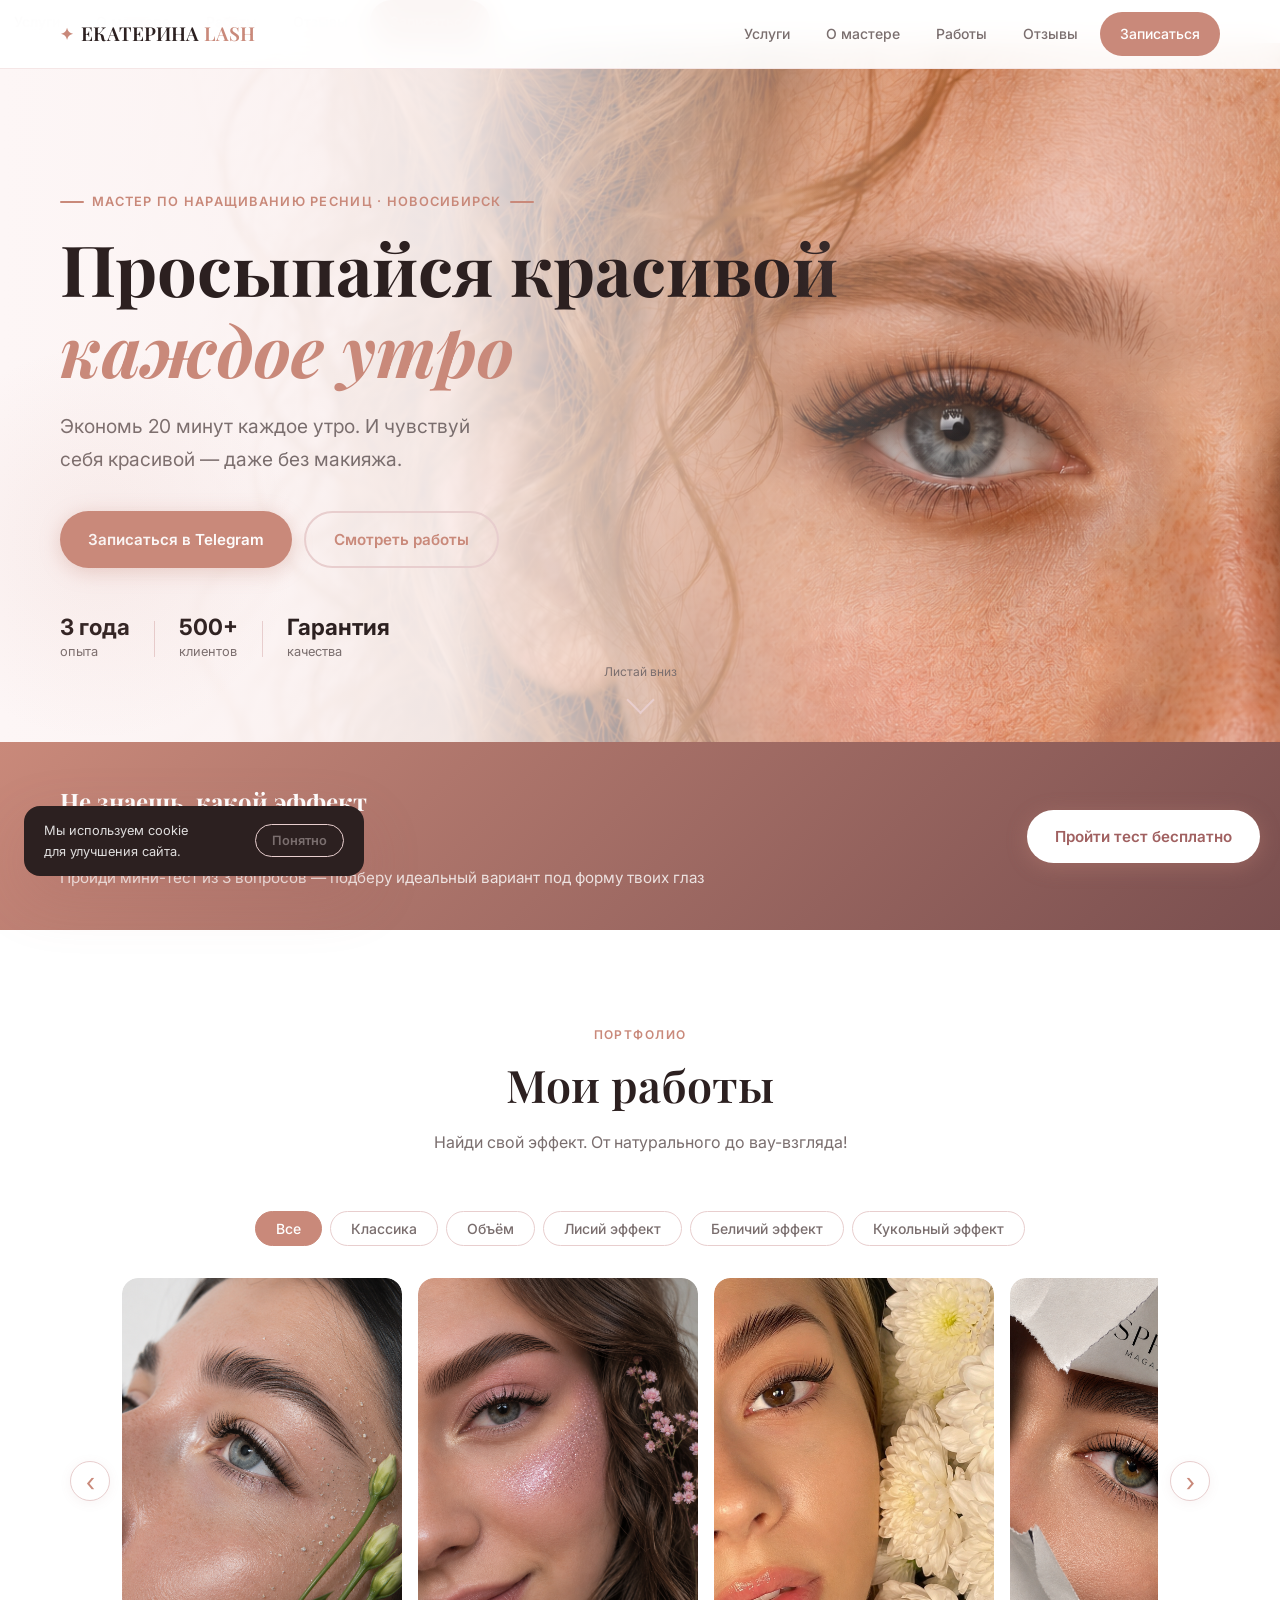
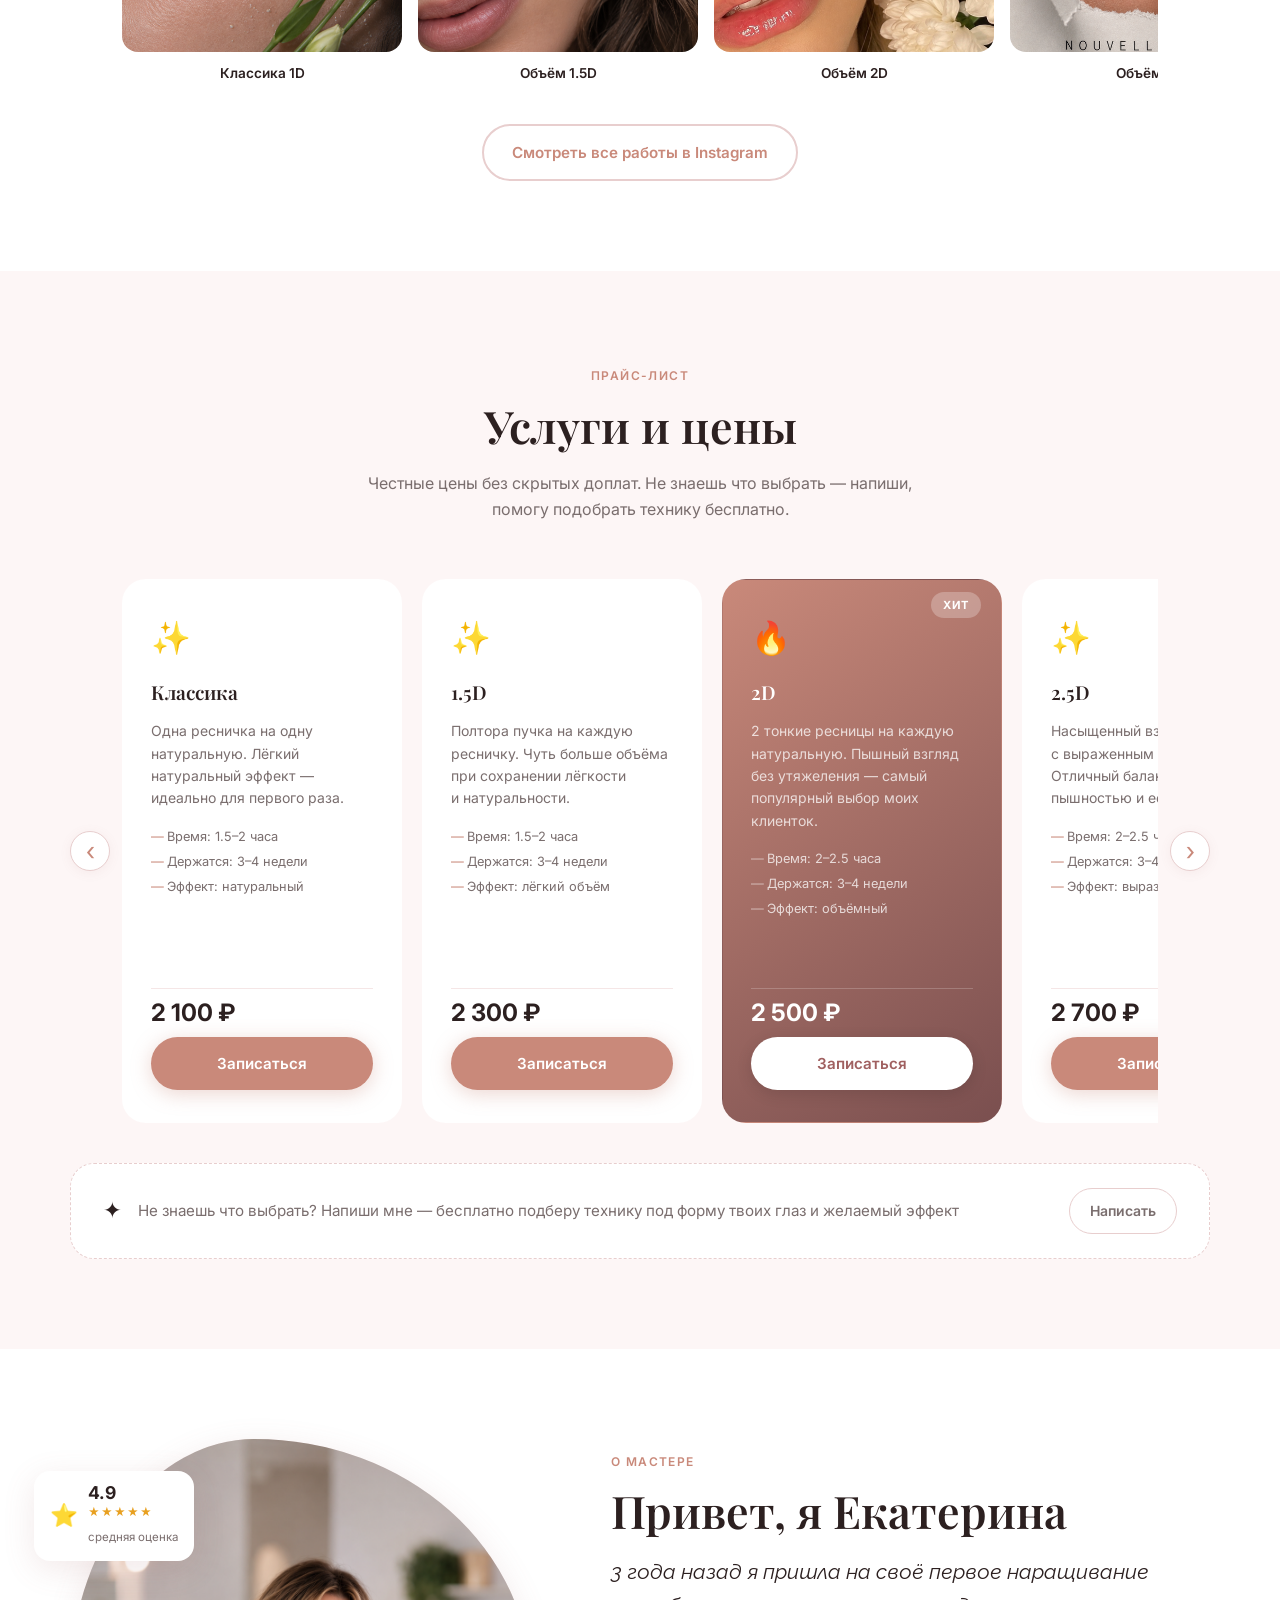
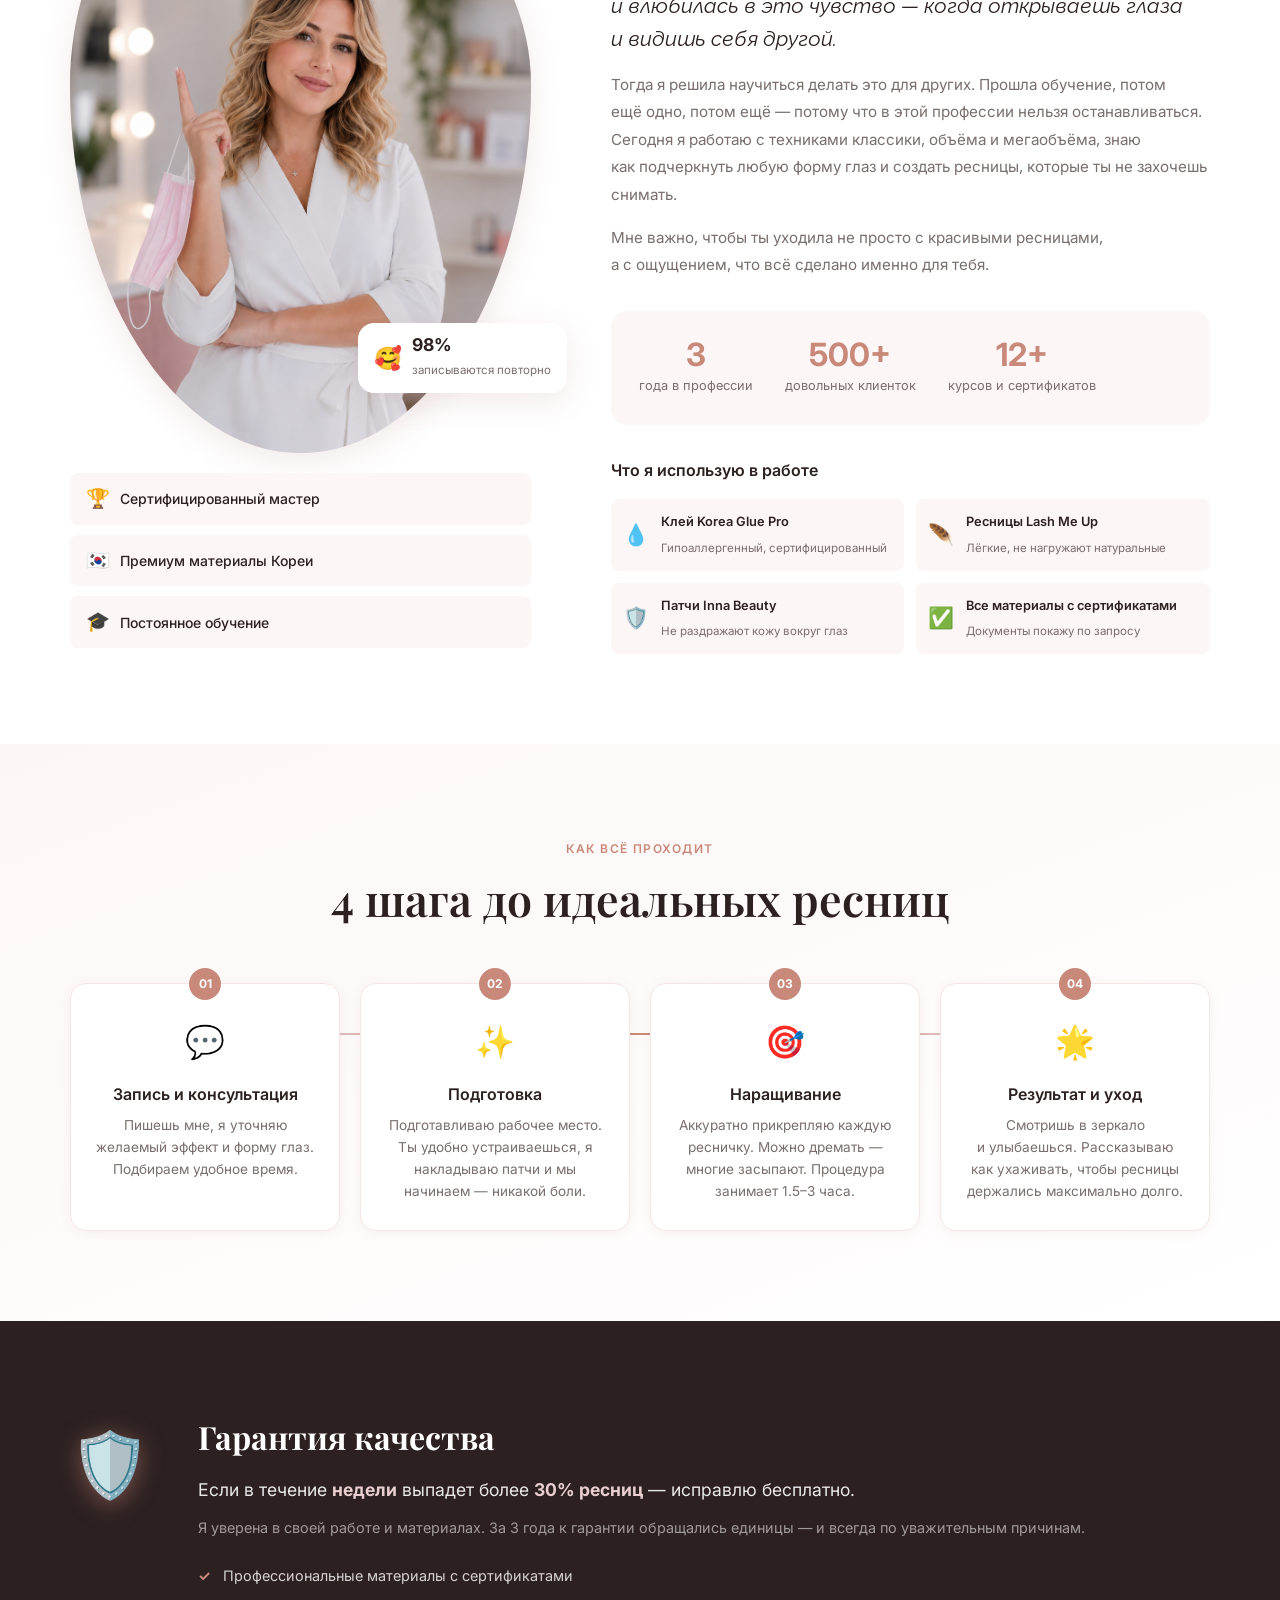
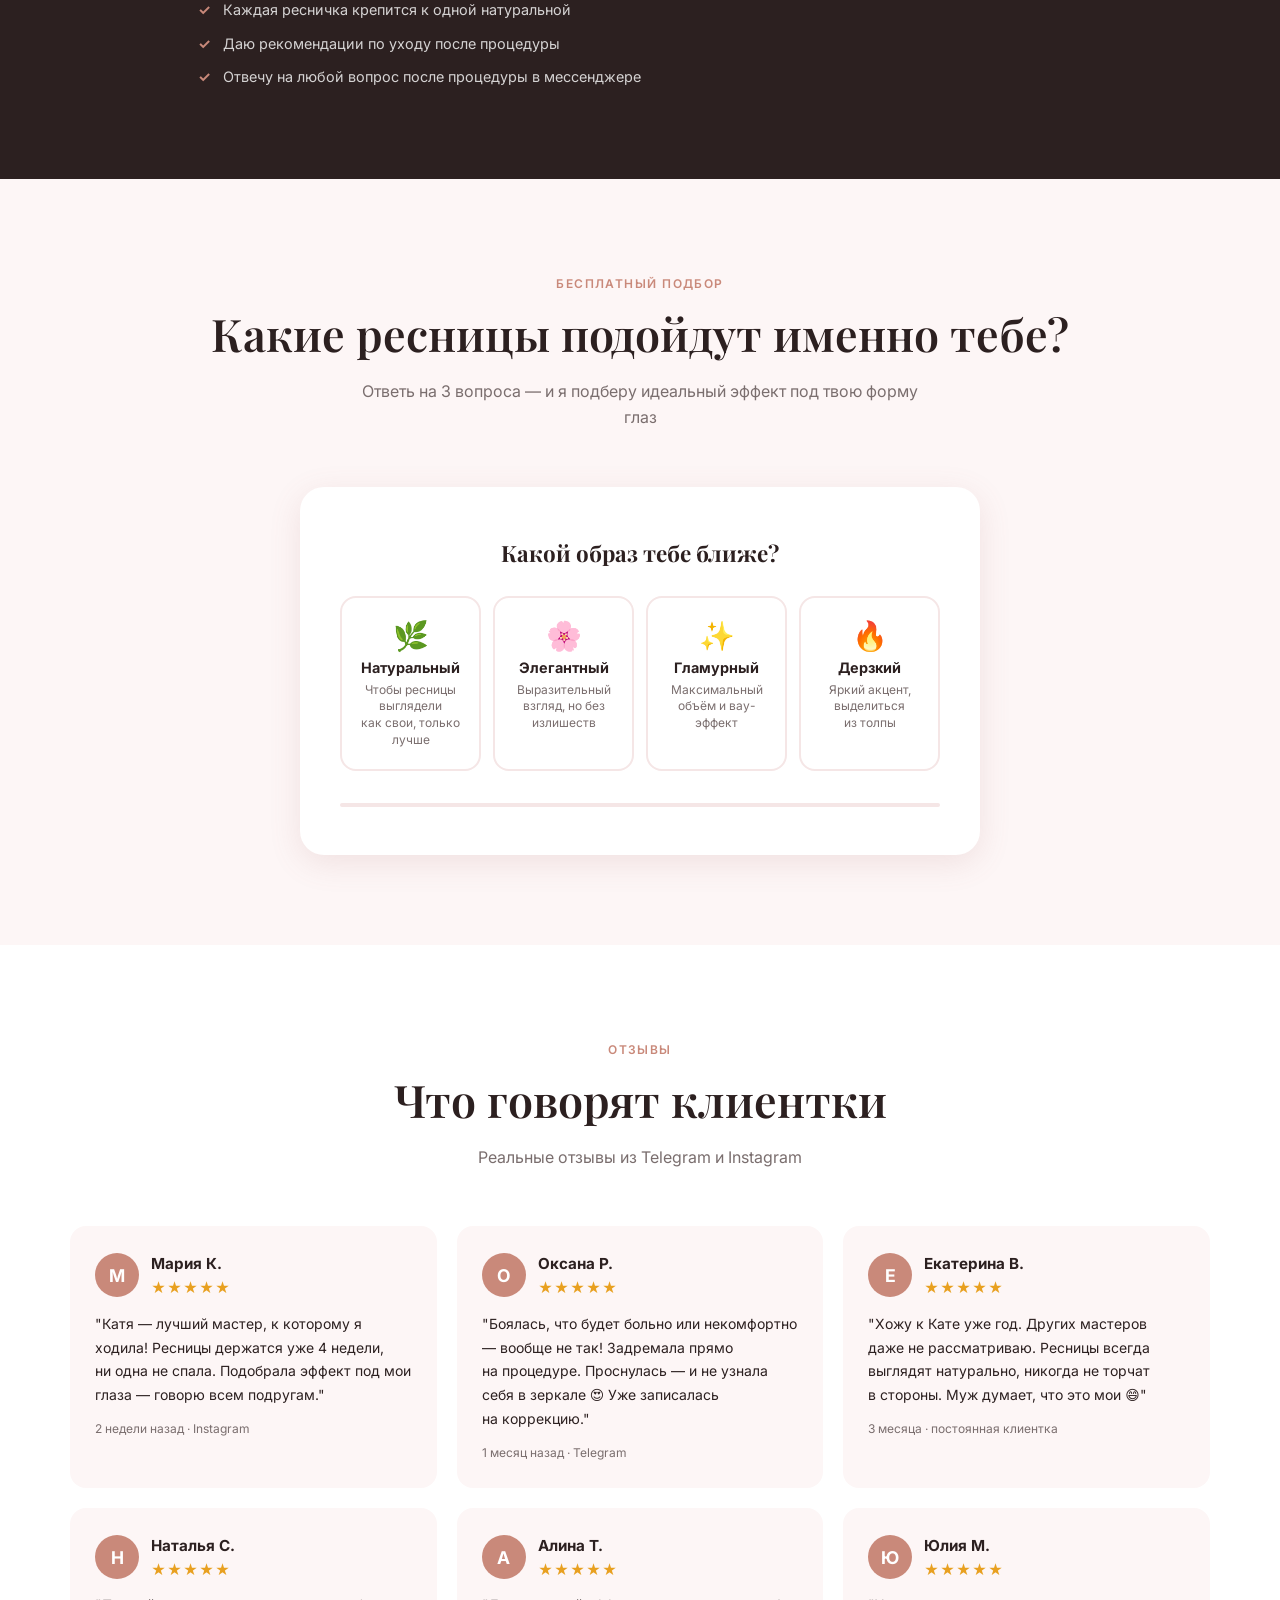
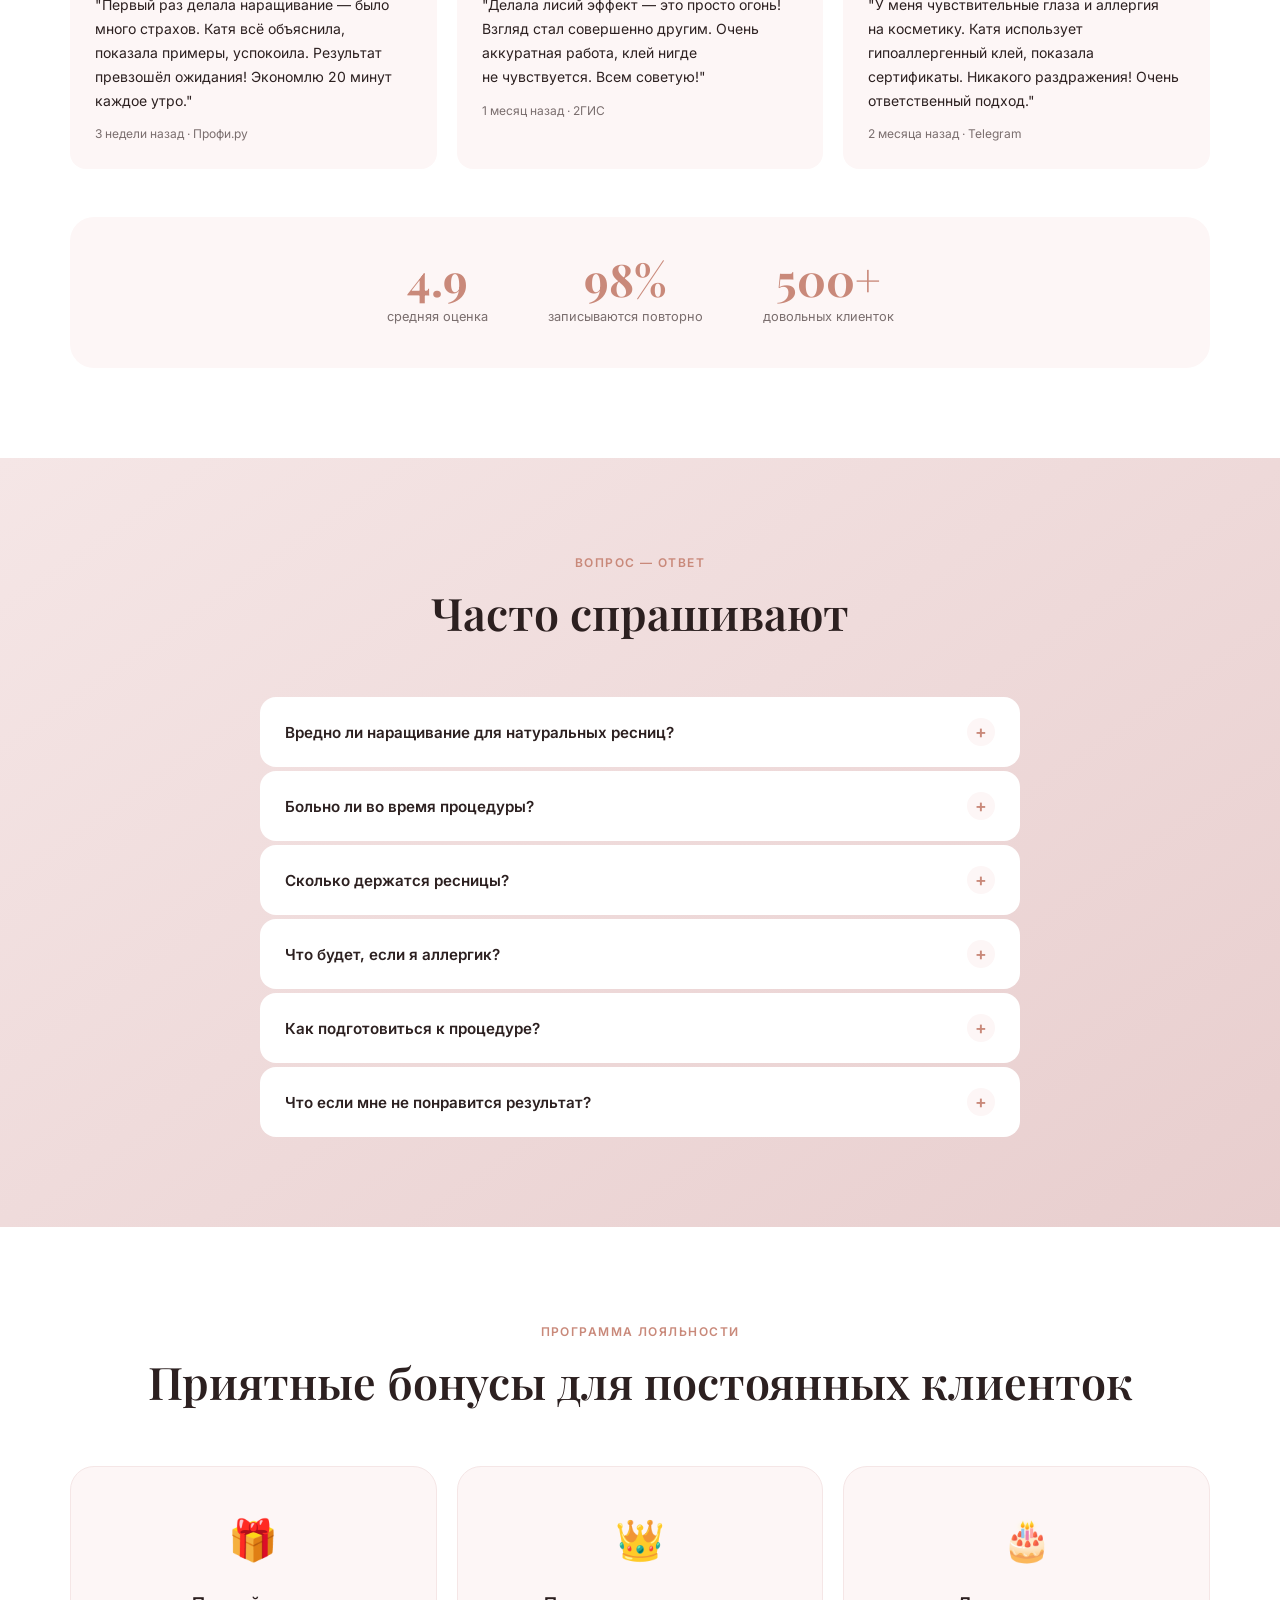
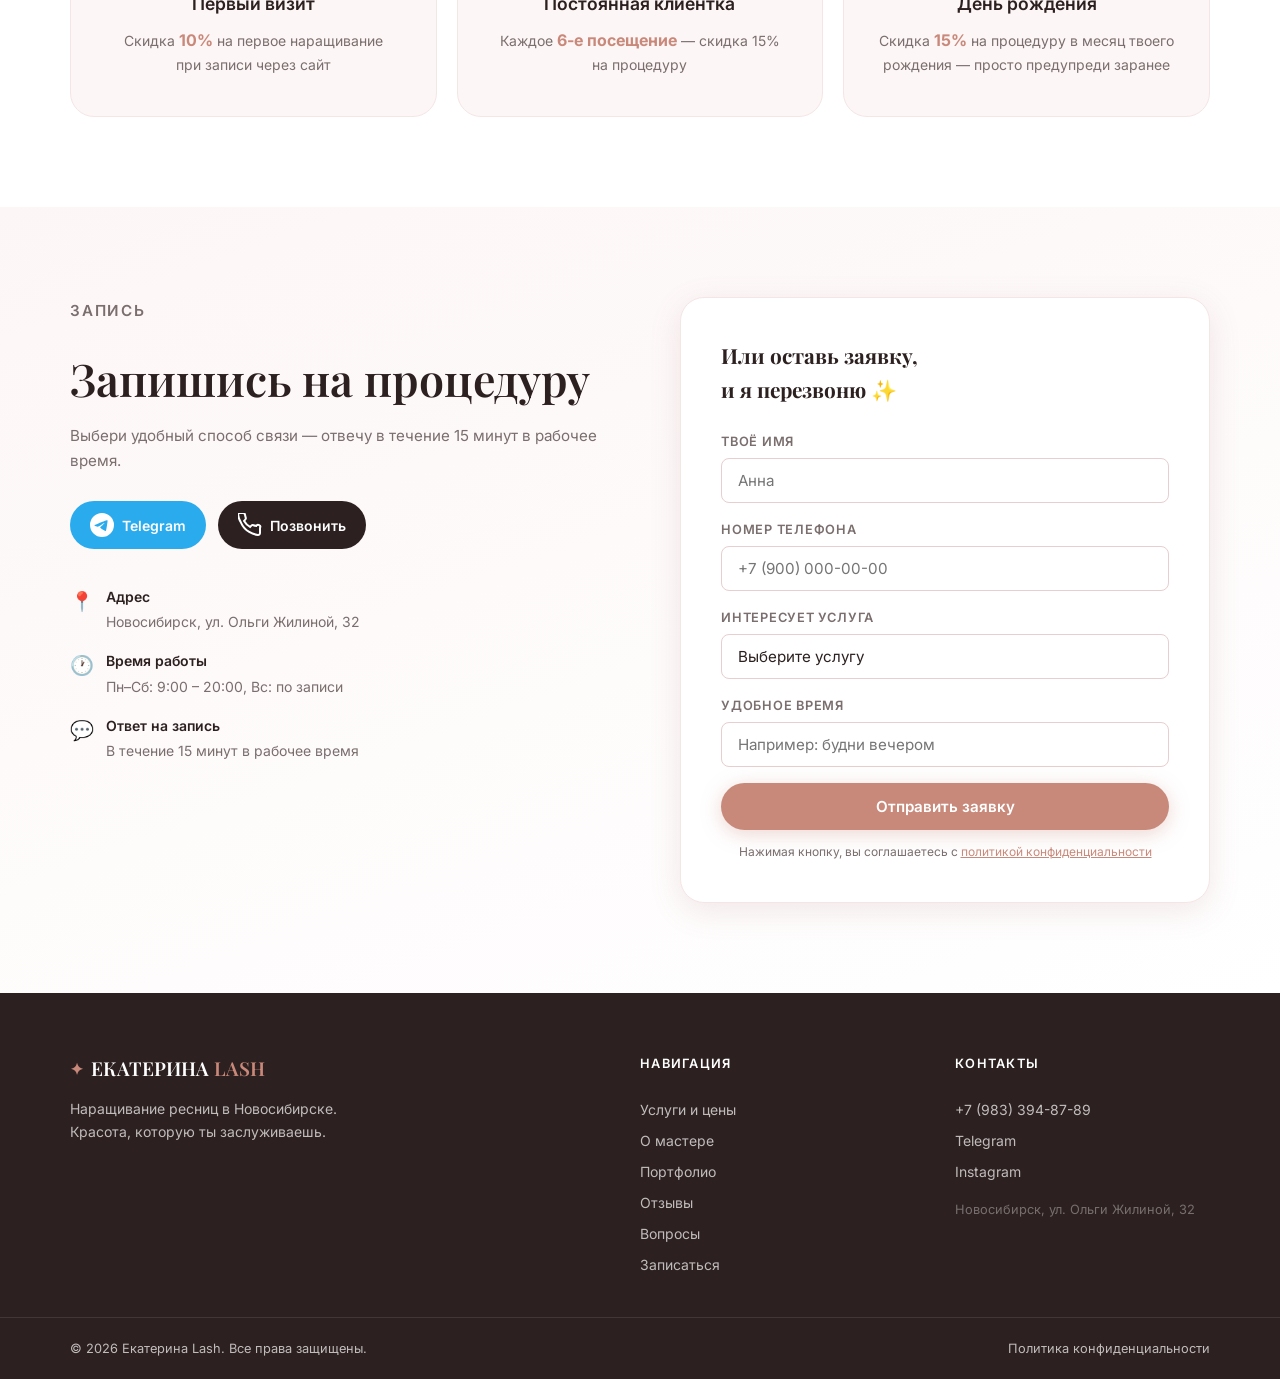
==== commit 3f24e22d: "Add files via upload" ====
--- a/index.html
+++ b/index.html
@@ -8,7 +8,7 @@
   <link rel="preconnect" href="https://fonts.googleapis.com" />
   <link rel="preconnect" href="https://fonts.gstatic.com" crossorigin />
   <link href="https://fonts.googleapis.com/css2?family=Playfair+Display:ital,wght@0,400;0,500;0,600;0,700;1,400&family=Inter:wght@300;400;500;600&family=Raleway:ital,wght@1,400;1,500&display=swap" rel="stylesheet" />
-  <link rel="stylesheet" href="style.css?v=69" />
+  <link rel="stylesheet" href="style.css?v=77" />
 </head>
 <body>
 
--- a/style.css
+++ b/style.css
@@ -153,8 +153,10 @@
   align-items: center;
   justify-content: space-between;
   height: 68px;
-  padding-left: 0;
-  padding-right: 0;
+  max-width: none;
+  margin: 0;
+  padding-left: 60px;
+  padding-right: 60px;
 }
 .logo {
   display: flex;
@@ -206,13 +208,13 @@
    HERO
 =========================== */
 .hero {
-  min-height: 100vh;
+  min-height: 70vh;
   background:
     linear-gradient(to right, var(--pink-light) 0%, rgba(253,246,246,.92) 35%, rgba(253,246,246,.45) 58%, transparent 78%),
     url('images/hero-eye.png') center right / cover no-repeat;
   display: grid;
   grid-template-columns: 1fr 1fr;
-  grid-auto-rows: minmax(100vh, auto);
+  grid-auto-rows: minmax(70vh, auto);
   padding-top: 68px;
   position: relative;
   overflow: hidden;
@@ -235,8 +237,8 @@
 }
 .hero__left {
   display: flex;
-  align-items: center;
-  padding: 80px 48px 80px max(0px, calc((100vw - 1180px) / 2));
+  align-items: flex-start;
+  padding: 80px 48px 80px 60px;
 }
 .hero__right { pointer-events: none; }
 .hero__tag {
@@ -260,7 +262,7 @@
 }
 .hero__title {
   font-family: var(--font-serif);
-  font-size: clamp(1.65rem, 5vw, 3.8rem);
+  font-size: clamp(2rem, 5.5vw, 4.8rem);
   font-weight: 700;
   line-height: 1.15;
   color: var(--dark);
@@ -271,7 +273,7 @@
   color: var(--pink-accent);
 }
 .hero__subtitle {
-  font-size: 1.05rem;
+  font-size: 1.2rem;
   color: var(--gray);
   margin-bottom: 36px;
   max-width: 440px;
@@ -373,6 +375,9 @@
 .quiz-promo__inner {
   display: flex;
   align-items: center;
+  max-width: none;
+  margin: 0;
+  padding-left: 60px;
   justify-content: space-between;
   gap: 24px;
   flex-wrap: wrap;
@@ -1393,16 +1398,16 @@
     margin-top: 0;
     position: relative;
     z-index: 1;
-    text-align: center;
+    text-align: left;
   }
   .hero__scroll { display: none; }
-  .hero__tag { display: block; text-align: center; }
+  .hero__tag { display: block; text-align: left; }
   .hero__title em { white-space: nowrap; display: block; }
   .hero__tag::before { content: '·'; width: auto; height: auto; background: none; font-size: 1rem; margin-right: 6px; }
   .hero__tag::after { display: none; }
-  .hero__subtitle { margin: 0 auto 28px; font-size: .95rem; }
-  .hero__actions { justify-content: center; }
-  .hero__trust { justify-content: center; gap: 16px; }
+  .hero__subtitle { margin-bottom: 28px; font-size: .95rem; }
+  .hero__actions { justify-content: flex-start; }
+  .hero__trust { justify-content: flex-start; gap: 16px; }
   .trust-item strong { font-size: 1.1rem; }
   .trust-divider { height: 28px; }
 
@@ -1492,7 +1497,7 @@
   .footer__inner { grid-template-columns: 1fr 1fr; gap: 32px; }
   .footer__bottom .container { flex-direction: column; gap: 8px; text-align: center; }
 
-  .quiz-promo__inner { flex-direction: column; text-align: center; }
+  .quiz-promo__inner { flex-direction: column; text-align: left; }
 
   /* Sticky CTA выше кнопки кукки */
   .sticky-cta { bottom: 90px; right: 16px; }
